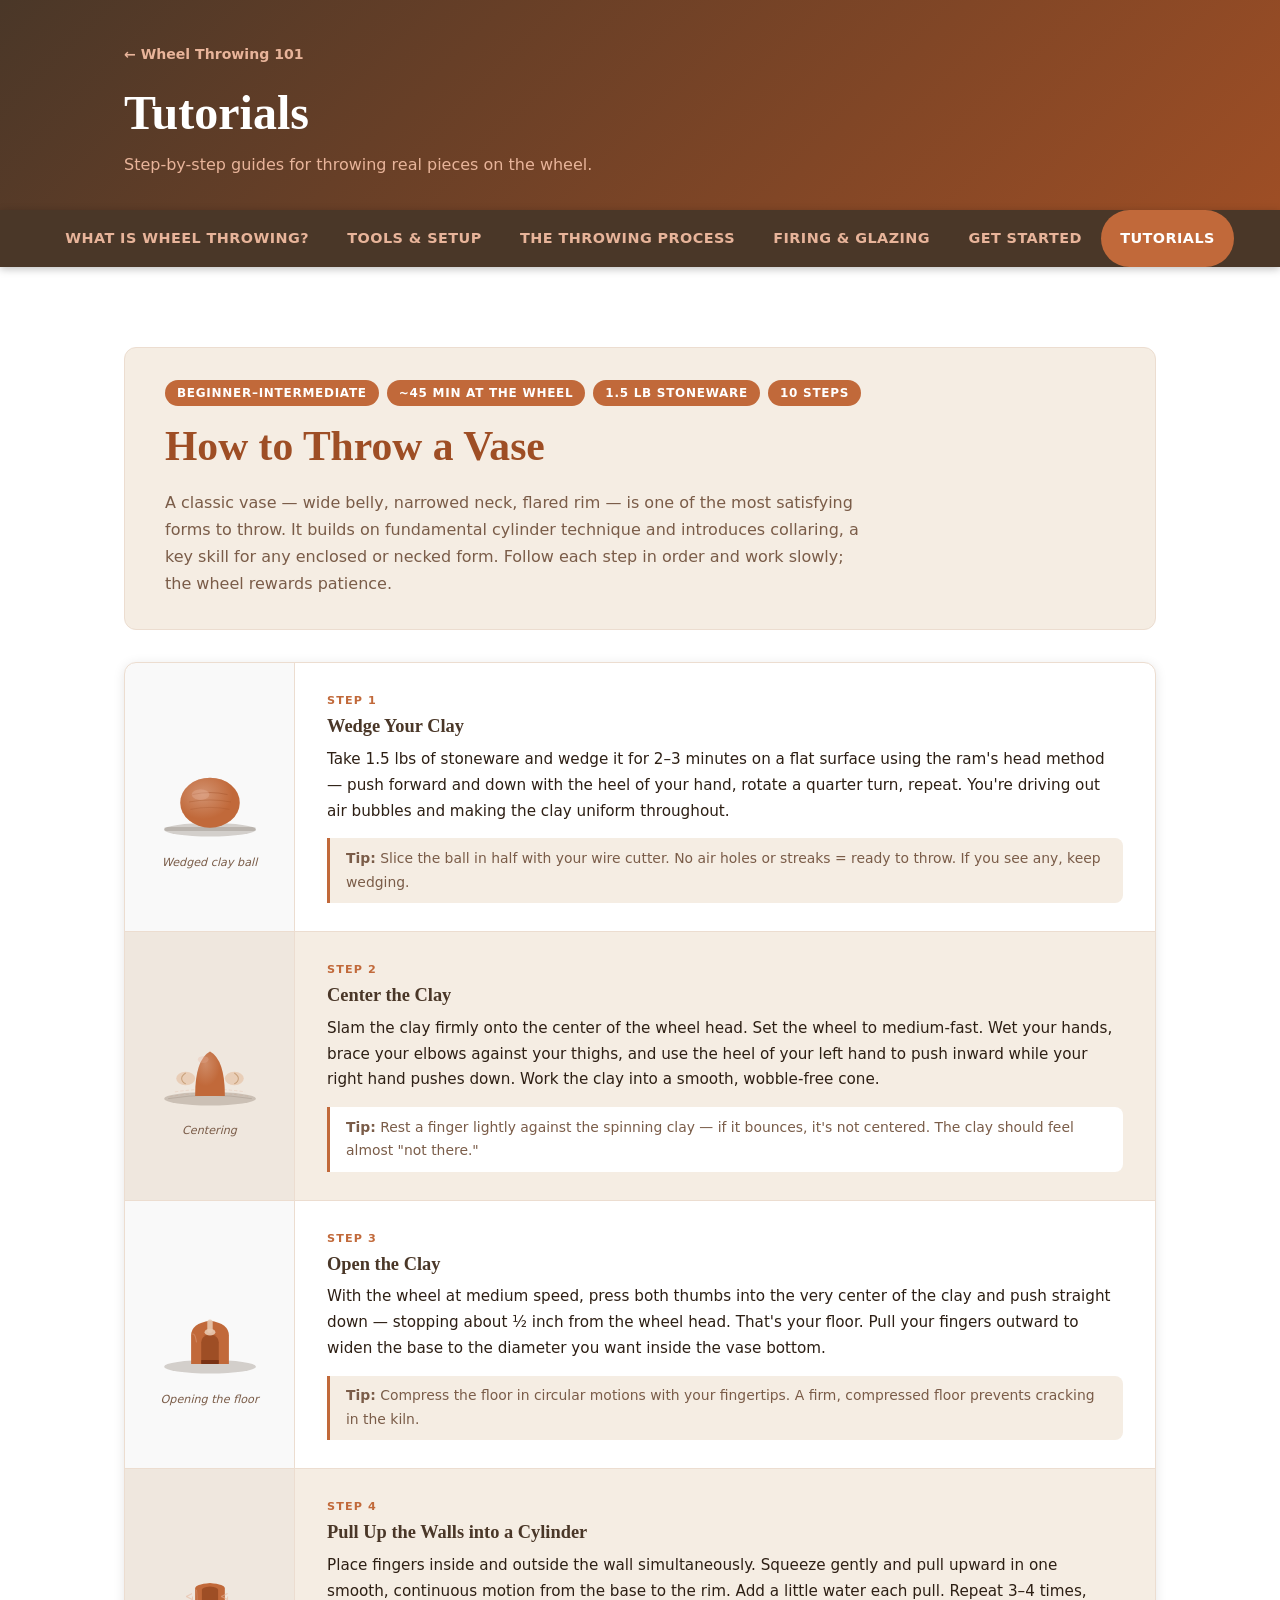
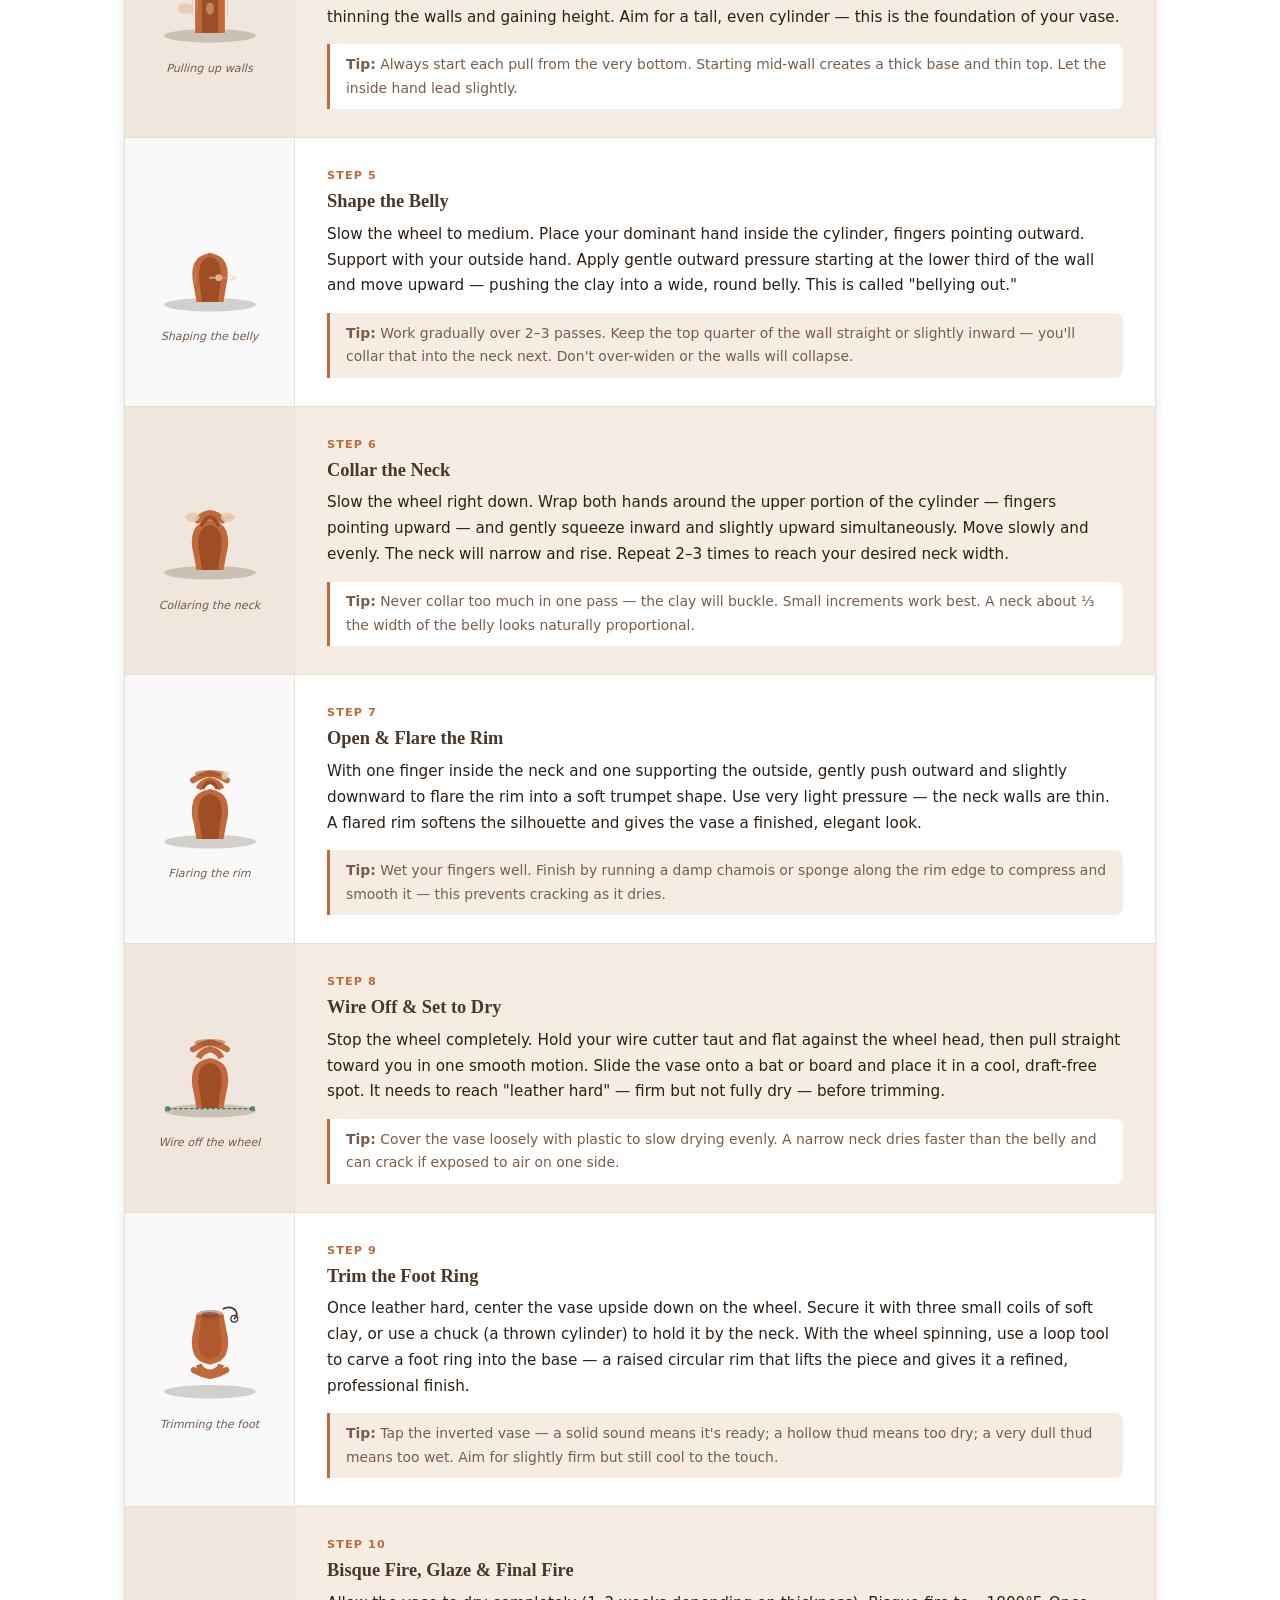
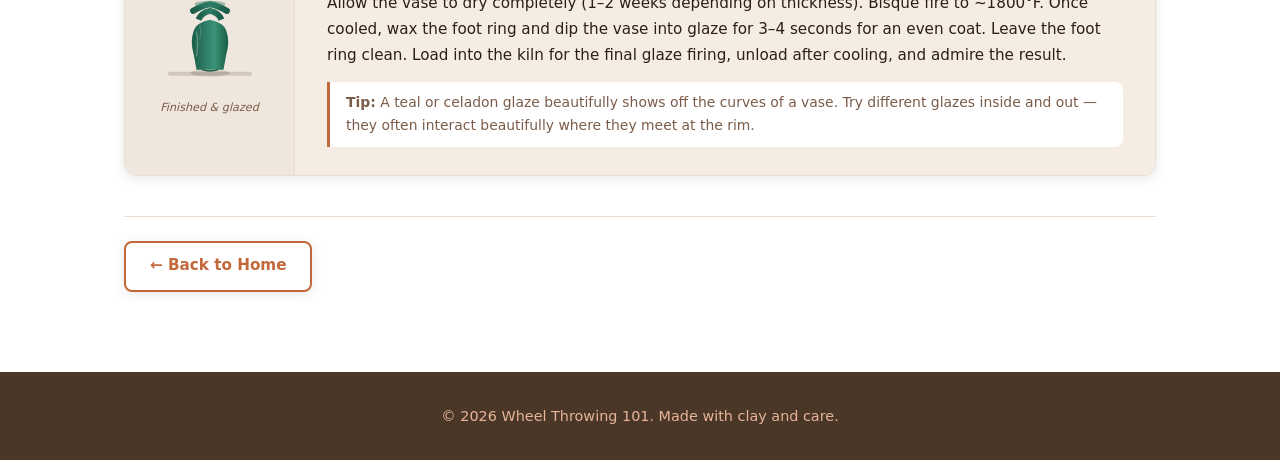
==== tutorials.html @ 7006ae62 "Add Tutorials page with full vase wheel-throwing tutorial - Added Tutorials nav link (highlighted pi" ====
<!DOCTYPE html>
<html lang="en">
<head>
  <meta charset="UTF-8" />
  <meta name="viewport" content="width=device-width, initial-scale=1.0" />
  <title>Tutorials — Wheel Throwing 101</title>
  <link rel="stylesheet" href="styles.css" />
</head>
<body>

  <!-- Header -->
  <header class="tut-page-header">
    <div class="container">
      <a href="index.html" class="tut-back-link">&#8592; Wheel Throwing 101</a>
      <h1>Tutorials</h1>
      <p class="tut-page-sub">Step-by-step guides for throwing real pieces on the wheel.</p>
    </div>
  </header>

  <!-- Nav -->
  <nav class="main-nav">
    <ul>
      <li><a href="index.html#what-is-throwing">What is Wheel Throwing?</a></li>
      <li><a href="index.html#tools">Tools &amp; Setup</a></li>
      <li><a href="index.html#techniques">The Throwing Process</a></li>
      <li><a href="index.html#firing">Firing &amp; Glazing</a></li>
      <li><a href="index.html#get-started">Get Started</a></li>
      <li><a href="tutorials.html" class="nav-highlight">Tutorials</a></li>
    </ul>
  </nav>

  <main>

    <!-- Tutorial: How to Throw a Vase -->
    <section class="section section-light">
      <div class="container">

        <!-- Tutorial Header -->
        <div class="tut-header">
          <div class="tut-meta">
            <span class="tut-tag">Beginner–Intermediate</span>
            <span class="tut-tag">~45 min at the wheel</span>
            <span class="tut-tag">1.5 lb stoneware</span>
            <span class="tut-tag">10 Steps</span>
          </div>
          <h2 class="tut-title">How to Throw a Vase</h2>
          <p class="tut-desc">A classic vase — wide belly, narrowed neck, flared rim — is one of the most satisfying forms to throw. It builds on fundamental cylinder technique and introduces collaring, a key skill for any enclosed or necked form. Follow each step in order and work slowly; the wheel rewards patience.</p>
        </div>

        <!-- Steps -->
        <div class="tut-steps">

          <!-- Step 1 -->
          <div class="tut-step">
            <div class="tut-visual">
              <svg viewBox="0 0 160 180" xmlns="http://www.w3.org/2000/svg" aria-label="Ball of wedged clay">
                <ellipse cx="80" cy="158" rx="68" ry="10" fill="#4a3728" opacity="0.22"/>
                <rect x="12" y="154" width="136" height="6" rx="3" fill="#4a3728" opacity="0.18"/>
                <ellipse cx="80" cy="118" rx="44" ry="37" fill="#c1693a"/>
                <ellipse cx="80" cy="118" rx="44" ry="37" fill="url(#s1shine)" opacity="0.28"/>
                <path d="M54 106 Q80 100 106 106" stroke="#9e4e25" stroke-width="1.2" fill="none" opacity="0.5"/>
                <path d="M49 117 Q80 111 111 117" stroke="#9e4e25" stroke-width="1.2" fill="none" opacity="0.4"/>
                <path d="M51 128 Q80 122 109 128" stroke="#9e4e25" stroke-width="1.2" fill="none" opacity="0.3"/>
                <ellipse cx="66" cy="106" rx="13" ry="8" fill="#e8b49a" opacity="0.38"/>
                <defs>
                  <radialGradient id="s1shine" cx="38%" cy="33%">
                    <stop offset="0%" stop-color="#fff"/>
                    <stop offset="100%" stop-color="#c1693a"/>
                  </radialGradient>
                </defs>
              </svg>
              <p class="tut-caption">Wedged clay ball</p>
            </div>
            <div class="tut-content">
              <div class="tut-step-label">Step 1</div>
              <h3>Wedge Your Clay</h3>
              <p>Take 1.5 lbs of stoneware and wedge it for 2–3 minutes on a flat surface using the ram's head method — push forward and down with the heel of your hand, rotate a quarter turn, repeat. You're driving out air bubbles and making the clay uniform throughout.</p>
              <div class="tut-tip"><strong>Tip:</strong> Slice the ball in half with your wire cutter. No air holes or streaks = ready to throw. If you see any, keep wedging.</div>
            </div>
          </div>

          <!-- Step 2 -->
          <div class="tut-step">
            <div class="tut-visual">
              <svg viewBox="0 0 160 180" xmlns="http://www.w3.org/2000/svg" aria-label="Centering clay on the wheel">
                <ellipse cx="80" cy="158" rx="68" ry="10" fill="#4a3728" opacity="0.22"/>
                <path d="M18 158 Q80 148 142 158" stroke="#4a3728" stroke-width="0.8" fill="none" opacity="0.25"/>
                <path d="M28 148 Q80 140 132 148" stroke="#c1693a" stroke-width="1" fill="none" opacity="0.18" stroke-dasharray="5 3"/>
                <path d="M20 155 Q80 145 140 155" stroke="#c1693a" stroke-width="1" fill="none" opacity="0.13" stroke-dasharray="5 3"/>
                <path d="M58 154 Q58 100 80 88 Q102 100 102 154 Z" fill="#c1693a"/>
                <path d="M58 154 Q58 100 80 88 Q102 100 102 154 Z" fill="url(#s2shine)" opacity="0.22"/>
                <ellipse cx="44" cy="128" rx="14" ry="10" fill="#e8c9b0" opacity="0.85"/>
                <path d="M44 120 Q38 124 38 128 Q38 133 44 136" stroke="#c8a07a" stroke-width="1.5" fill="none"/>
                <ellipse cx="116" cy="128" rx="14" ry="10" fill="#e8c9b0" opacity="0.85"/>
                <path d="M116 120 Q122 124 122 128 Q122 133 116 136" stroke="#c8a07a" stroke-width="1.5" fill="none"/>
                <ellipse cx="70" cy="100" rx="8" ry="5" fill="#e8b49a" opacity="0.3"/>
                <defs>
                  <radialGradient id="s2shine" cx="35%" cy="28%">
                    <stop offset="0%" stop-color="#fff"/>
                    <stop offset="100%" stop-color="#c1693a"/>
                  </radialGradient>
                </defs>
              </svg>
              <p class="tut-caption">Centering</p>
            </div>
            <div class="tut-content">
              <div class="tut-step-label">Step 2</div>
              <h3>Center the Clay</h3>
              <p>Slam the clay firmly onto the center of the wheel head. Set the wheel to medium-fast. Wet your hands, brace your elbows against your thighs, and use the heel of your left hand to push inward while your right hand pushes down. Work the clay into a smooth, wobble-free cone.</p>
              <div class="tut-tip"><strong>Tip:</strong> Rest a finger lightly against the spinning clay — if it bounces, it's not centered. The clay should feel almost "not there."</div>
            </div>
          </div>

          <!-- Step 3 -->
          <div class="tut-step">
            <div class="tut-visual">
              <svg viewBox="0 0 160 180" xmlns="http://www.w3.org/2000/svg" aria-label="Opening the clay">
                <ellipse cx="80" cy="158" rx="68" ry="10" fill="#4a3728" opacity="0.22"/>
                <path d="M52 154 L52 112 Q52 94 80 90 Q108 94 108 112 L108 154 Z" fill="#c1693a"/>
                <path d="M67 154 L67 122 Q67 112 80 110 Q93 112 93 122 L93 154 Z" fill="#9e4e25"/>
                <rect x="67" y="148" width="26" height="6" rx="1" fill="#7a3315"/>
                <ellipse cx="80" cy="107" rx="8" ry="5" fill="#e8c9b0" opacity="0.9"/>
                <rect x="76" y="88" width="8" height="20" rx="4" fill="#e8c9b0" opacity="0.9"/>
                <path d="M54 110 Q58 108 60 122" stroke="#e8b49a" stroke-width="1.5" fill="none" opacity="0.4"/>
              </svg>
              <p class="tut-caption">Opening the floor</p>
            </div>
            <div class="tut-content">
              <div class="tut-step-label">Step 3</div>
              <h3>Open the Clay</h3>
              <p>With the wheel at medium speed, press both thumbs into the very center of the clay and push straight down — stopping about ½ inch from the wheel head. That's your floor. Pull your fingers outward to widen the base to the diameter you want inside the vase bottom.</p>
              <div class="tut-tip"><strong>Tip:</strong> Compress the floor in circular motions with your fingertips. A firm, compressed floor prevents cracking in the kiln.</div>
            </div>
          </div>

          <!-- Step 4 -->
          <div class="tut-step">
            <div class="tut-visual">
              <svg viewBox="0 0 160 180" xmlns="http://www.w3.org/2000/svg" aria-label="Pulling up the walls">
                <ellipse cx="80" cy="158" rx="68" ry="10" fill="#4a3728" opacity="0.22"/>
                <path d="M58 154 L58 88 Q58 82 80 80 Q102 82 102 88 L102 154 Z" fill="#c1693a"/>
                <path d="M68 154 L68 90 Q68 86 80 85 Q92 86 92 90 L92 154 Z" fill="#9e4e25"/>
                <line x1="54" y1="130" x2="54" y2="100" stroke="#e8b49a" stroke-width="1.5" opacity="0.55" marker-end="url(#arrUp)"/>
                <line x1="106" y1="130" x2="106" y2="100" stroke="#e8b49a" stroke-width="1.5" opacity="0.55" marker-end="url(#arrUp)"/>
                <ellipse cx="44" cy="118" rx="12" ry="8" fill="#e8c9b0" opacity="0.85"/>
                <ellipse cx="80" cy="118" rx="6" ry="9" fill="#e8c9b0" opacity="0.45"/>
                <path d="M60 90 Q62 104 60 122" stroke="#e8b49a" stroke-width="1.5" fill="none" opacity="0.3"/>
                <defs>
                  <marker id="arrUp" markerWidth="6" markerHeight="6" refX="3" refY="6" orient="auto">
                    <path d="M0,6 L3,0 L6,6" fill="none" stroke="#e8b49a" stroke-width="1.2"/>
                  </marker>
                </defs>
              </svg>
              <p class="tut-caption">Pulling up walls</p>
            </div>
            <div class="tut-content">
              <div class="tut-step-label">Step 4</div>
              <h3>Pull Up the Walls into a Cylinder</h3>
              <p>Place fingers inside and outside the wall simultaneously. Squeeze gently and pull upward in one smooth, continuous motion from the base to the rim. Add a little water each pull. Repeat 3–4 times, thinning the walls and gaining height. Aim for a tall, even cylinder — this is the foundation of your vase.</p>
              <div class="tut-tip"><strong>Tip:</strong> Always start each pull from the very bottom. Starting mid-wall creates a thick base and thin top. Let the inside hand lead slightly.</div>
            </div>
          </div>

          <!-- Step 5 -->
          <div class="tut-step">
            <div class="tut-visual">
              <svg viewBox="0 0 160 180" xmlns="http://www.w3.org/2000/svg" aria-label="Bellying out the body">
                <ellipse cx="80" cy="158" rx="68" ry="10" fill="#4a3728" opacity="0.22"/>
                <path d="M60 154 L56 130 Q51 110 57 96 Q62 85 80 81 Q98 85 103 96 Q109 110 104 130 L100 154 Z" fill="#c1693a"/>
                <path d="M68 154 L65 130 Q62 112 66 98 Q70 89 80 87 Q90 89 94 98 Q98 112 95 130 L92 154 Z" fill="#9e4e25"/>
                <path d="M80 118 L91 118" stroke="#e8c9b0" stroke-width="3" stroke-linecap="round" opacity="0.65"/>
                <circle cx="93" cy="118" r="5" fill="#e8c9b0" opacity="0.8"/>
                <line x1="97" y1="118" x2="109" y2="118" stroke="#e8b49a" stroke-width="1.5" opacity="0.5" marker-end="url(#arrRight)"/>
                <path d="M58 100 Q60 112 57 130" stroke="#e8b49a" stroke-width="1.5" fill="none" opacity="0.3"/>
                <defs>
                  <marker id="arrRight" markerWidth="6" markerHeight="6" refX="0" refY="3" orient="auto">
                    <path d="M0,0 L6,3 L0,6" fill="none" stroke="#e8b49a" stroke-width="1.2"/>
                  </marker>
                </defs>
              </svg>
              <p class="tut-caption">Shaping the belly</p>
            </div>
            <div class="tut-content">
              <div class="tut-step-label">Step 5</div>
              <h3>Shape the Belly</h3>
              <p>Slow the wheel to medium. Place your dominant hand inside the cylinder, fingers pointing outward. Support with your outside hand. Apply gentle outward pressure starting at the lower third of the wall and move upward — pushing the clay into a wide, round belly. This is called "bellying out."</p>
              <div class="tut-tip"><strong>Tip:</strong> Work gradually over 2–3 passes. Keep the top quarter of the wall straight or slightly inward — you'll collar that into the neck next. Don't over-widen or the walls will collapse.</div>
            </div>
          </div>

          <!-- Step 6 -->
          <div class="tut-step">
            <div class="tut-visual">
              <svg viewBox="0 0 160 180" xmlns="http://www.w3.org/2000/svg" aria-label="Collaring the neck">
                <ellipse cx="80" cy="158" rx="68" ry="10" fill="#4a3728" opacity="0.22"/>
                <path d="M60 154 L56 132 Q50 112 56 96 Q60 84 80 80 Q100 84 104 96 Q110 112 104 132 L100 154 Z" fill="#c1693a"/>
                <path d="M62 80 Q68 72 80 70 Q92 72 98 80" stroke="#c1693a" stroke-width="10" fill="none" stroke-linecap="round"/>
                <path d="M68 154 L65 132 Q60 114 65 99 Q68 90 80 87 Q92 90 95 99 Q100 114 95 132 L92 154 Z" fill="#9e4e25"/>
                <path d="M68 87 Q72 78 80 76 Q88 78 92 87" stroke="#9e4e25" stroke-width="6" fill="none" stroke-linecap="round"/>
                <ellipse cx="54" cy="76" rx="10" ry="7" fill="#e8c9b0" opacity="0.85"/>
                <ellipse cx="106" cy="76" rx="10" ry="7" fill="#e8c9b0" opacity="0.85"/>
                <line x1="42" y1="76" x2="57" y2="76" stroke="#e8b49a" stroke-width="1.5" opacity="0.5" marker-end="url(#arrRt)"/>
                <line x1="118" y1="76" x2="103" y2="76" stroke="#e8b49a" stroke-width="1.5" opacity="0.5" marker-end="url(#arrLt)"/>
                <defs>
                  <marker id="arrRt" markerWidth="5" markerHeight="5" refX="0" refY="2.5" orient="auto">
                    <path d="M0,0 L5,2.5 L0,5" fill="none" stroke="#e8b49a" stroke-width="1.2"/>
                  </marker>
                  <marker id="arrLt" markerWidth="5" markerHeight="5" refX="5" refY="2.5" orient="auto">
                    <path d="M5,0 L0,2.5 L5,5" fill="none" stroke="#e8b49a" stroke-width="1.2"/>
                  </marker>
                </defs>
              </svg>
              <p class="tut-caption">Collaring the neck</p>
            </div>
            <div class="tut-content">
              <div class="tut-step-label">Step 6</div>
              <h3>Collar the Neck</h3>
              <p>Slow the wheel right down. Wrap both hands around the upper portion of the cylinder — fingers pointing upward — and gently squeeze inward and slightly upward simultaneously. Move slowly and evenly. The neck will narrow and rise. Repeat 2–3 times to reach your desired neck width.</p>
              <div class="tut-tip"><strong>Tip:</strong> Never collar too much in one pass — the clay will buckle. Small increments work best. A neck about ⅓ the width of the belly looks naturally proportional.</div>
            </div>
          </div>

          <!-- Step 7 -->
          <div class="tut-step">
            <div class="tut-visual">
              <svg viewBox="0 0 160 180" xmlns="http://www.w3.org/2000/svg" aria-label="Flaring the rim">
                <ellipse cx="80" cy="158" rx="68" ry="10" fill="#4a3728" opacity="0.22"/>
                <path d="M60 154 L56 132 Q50 112 56 96 Q60 84 80 80 Q100 84 104 96 Q110 112 104 132 L100 154 Z" fill="#c1693a"/>
                <path d="M63 80 Q67 70 80 67 Q93 70 97 80" stroke="#c1693a" stroke-width="9" fill="none" stroke-linecap="butt"/>
                <path d="M55 67 Q68 59 80 57 Q92 59 105 67" stroke="#c1693a" stroke-width="9" fill="none" stroke-linecap="round"/>
                <path d="M69 80 Q72 72 80 70 Q88 72 91 80" stroke="#9e4e25" stroke-width="5" fill="none"/>
                <ellipse cx="80" cy="57" rx="23" ry="5" fill="#9e4e25" opacity="0.55"/>
                <path d="M68 154 L65 132 Q60 114 65 99 Q68 90 80 87 Q92 90 95 99 Q100 114 95 132 L92 154 Z" fill="#9e4e25"/>
                <circle cx="102" cy="61" r="5" fill="#e8c9b0" opacity="0.85"/>
                <path d="M100 56 Q105 54 109 57" stroke="#e8c9b0" stroke-width="2" fill="none" stroke-linecap="round" opacity="0.7"/>
                <path d="M58 100 Q60 116 57 133" stroke="#e8b49a" stroke-width="1.5" fill="none" opacity="0.28"/>
              </svg>
              <p class="tut-caption">Flaring the rim</p>
            </div>
            <div class="tut-content">
              <div class="tut-step-label">Step 7</div>
              <h3>Open &amp; Flare the Rim</h3>
              <p>With one finger inside the neck and one supporting the outside, gently push outward and slightly downward to flare the rim into a soft trumpet shape. Use very light pressure — the neck walls are thin. A flared rim softens the silhouette and gives the vase a finished, elegant look.</p>
              <div class="tut-tip"><strong>Tip:</strong> Wet your fingers well. Finish by running a damp chamois or sponge along the rim edge to compress and smooth it — this prevents cracking as it dries.</div>
            </div>
          </div>

          <!-- Step 8 -->
          <div class="tut-step">
            <div class="tut-visual">
              <svg viewBox="0 0 160 180" xmlns="http://www.w3.org/2000/svg" aria-label="Wiring off the vase">
                <ellipse cx="80" cy="158" rx="68" ry="10" fill="#4a3728" opacity="0.22"/>
                <path d="M60 154 L56 132 Q50 112 56 96 Q60 84 80 80 Q100 84 104 96 Q110 112 104 132 L100 154 Z" fill="#c1693a"/>
                <path d="M63 80 Q67 70 80 67 Q93 70 97 80" stroke="#c1693a" stroke-width="9" fill="none" stroke-linecap="butt"/>
                <path d="M55 67 Q68 59 80 57 Q92 59 105 67" stroke="#c1693a" stroke-width="9" fill="none" stroke-linecap="round"/>
                <ellipse cx="80" cy="57" rx="23" ry="5" fill="#9e4e25" opacity="0.5"/>
                <path d="M68 154 L65 132 Q60 114 65 99 Q68 90 80 87 Q92 90 95 99 Q100 114 95 132 L92 154 Z" fill="#9e4e25"/>
                <line x1="18" y1="155" x2="142" y2="155" stroke="#2e7d67" stroke-width="1.8" stroke-dasharray="5 3"/>
                <circle cx="17" cy="155" r="4" fill="#2e7d67" opacity="0.8"/>
                <circle cx="143" cy="155" r="4" fill="#2e7d67" opacity="0.8"/>
              </svg>
              <p class="tut-caption">Wire off the wheel</p>
            </div>
            <div class="tut-content">
              <div class="tut-step-label">Step 8</div>
              <h3>Wire Off &amp; Set to Dry</h3>
              <p>Stop the wheel completely. Hold your wire cutter taut and flat against the wheel head, then pull straight toward you in one smooth motion. Slide the vase onto a bat or board and place it in a cool, draft-free spot. It needs to reach "leather hard" — firm but not fully dry — before trimming.</p>
              <div class="tut-tip"><strong>Tip:</strong> Cover the vase loosely with plastic to slow drying evenly. A narrow neck dries faster than the belly and can crack if exposed to air on one side.</div>
            </div>
          </div>

          <!-- Step 9 -->
          <div class="tut-step">
            <div class="tut-visual">
              <svg viewBox="0 0 160 180" xmlns="http://www.w3.org/2000/svg" aria-label="Trimming the foot ring">
                <ellipse cx="80" cy="158" rx="68" ry="10" fill="#4a3728" opacity="0.22"/>
                <!-- Vase upside down -->
                <path d="M56 126 Q68 133 80 135 Q92 133 104 126" stroke="#c1693a" stroke-width="9" fill="none" stroke-linecap="round"/>
                <path d="M63 118 Q67 128 80 130 Q93 128 97 118" stroke="#c1693a" stroke-width="9" fill="none" stroke-linecap="butt"/>
                <path d="M60 44 L56 66 Q50 86 56 102 Q60 114 80 118 Q100 114 104 102 Q110 86 104 66 L100 44 Z" fill="#c1693a"/>
                <ellipse cx="80" cy="44" rx="20" ry="7" fill="#9e4e25" opacity="0.48"/>
                <ellipse cx="80" cy="44" rx="13" ry="4" fill="#7a3315" opacity="0.6"/>
                <path d="M100 35 Q112 30 118 38 Q122 44 116 50" stroke="#4a3728" stroke-width="2.5" fill="none" stroke-linecap="round"/>
                <circle cx="116" cy="50" r="5" fill="none" stroke="#4a3728" stroke-width="2"/>
                <path d="M68 44 L65 66 Q60 82 65 99 Q68 108 80 111 Q92 108 95 99 Q100 82 95 66 L92 44 Z" fill="#9e4e25" opacity="0.55"/>
              </svg>
              <p class="tut-caption">Trimming the foot</p>
            </div>
            <div class="tut-content">
              <div class="tut-step-label">Step 9</div>
              <h3>Trim the Foot Ring</h3>
              <p>Once leather hard, center the vase upside down on the wheel. Secure it with three small coils of soft clay, or use a chuck (a thrown cylinder) to hold it by the neck. With the wheel spinning, use a loop tool to carve a foot ring into the base — a raised circular rim that lifts the piece and gives it a refined, professional finish.</p>
              <div class="tut-tip"><strong>Tip:</strong> Tap the inverted vase — a solid sound means it's ready; a hollow thud means too dry; a very dull thud means too wet. Aim for slightly firm but still cool to the touch.</div>
            </div>
          </div>

          <!-- Step 10 -->
          <div class="tut-step">
            <div class="tut-visual">
              <svg viewBox="0 0 160 185" xmlns="http://www.w3.org/2000/svg" aria-label="Finished glazed vase">
                <rect x="18" y="158" width="124" height="6" rx="2" fill="#4a3728" opacity="0.18"/>
                <ellipse cx="80" cy="160" rx="29" ry="5" fill="#4a3728" opacity="0.18"/>
                <path d="M60 155 L56 133 Q50 113 56 97 Q60 85 80 81 Q100 85 104 97 Q110 113 104 133 L100 155 Z" fill="url(#s10body)"/>
                <path d="M63 81 Q67 71 80 68 Q93 71 97 81" stroke="url(#s10neck)" stroke-width="9" fill="none" stroke-linecap="butt"/>
                <path d="M55 68 Q68 60 80 58 Q92 60 105 68" stroke="url(#s10neck)" stroke-width="9" fill="none" stroke-linecap="round"/>
                <ellipse cx="80" cy="58" rx="23" ry="5" fill="#2e7d67" opacity="0.45"/>
                <path d="M60 99 Q63 116 60 135" stroke="#fff" stroke-width="2" fill="none" opacity="0.28" stroke-linecap="round"/>
                <path d="M65 88 Q67 99 65 110" stroke="#fff" stroke-width="1.5" fill="none" opacity="0.18" stroke-linecap="round"/>
                <path d="M68 155 Q80 159 92 155" stroke="#1a5c47" stroke-width="2" fill="none"/>
                <defs>
                  <linearGradient id="s10body" x1="0%" y1="0%" x2="100%" y2="0%">
                    <stop offset="0%" stop-color="#1a5c47"/>
                    <stop offset="38%" stop-color="#2e7d67"/>
                    <stop offset="62%" stop-color="#3a9478"/>
                    <stop offset="100%" stop-color="#1a5c47"/>
                  </linearGradient>
                  <linearGradient id="s10neck" x1="0%" y1="0%" x2="100%" y2="0%">
                    <stop offset="0%" stop-color="#1a5c47"/>
                    <stop offset="50%" stop-color="#2e7d67"/>
                    <stop offset="100%" stop-color="#1a5c47"/>
                  </linearGradient>
                </defs>
              </svg>
              <p class="tut-caption">Finished &amp; glazed</p>
            </div>
            <div class="tut-content">
              <div class="tut-step-label">Step 10</div>
              <h3>Bisque Fire, Glaze &amp; Final Fire</h3>
              <p>Allow the vase to dry completely (1–2 weeks depending on thickness). Bisque fire to ~1800°F. Once cooled, wax the foot ring and dip the vase into glaze for 3–4 seconds for an even coat. Leave the foot ring clean. Load into the kiln for the final glaze firing, unload after cooling, and admire the result.</p>
              <div class="tut-tip"><strong>Tip:</strong> A teal or celadon glaze beautifully shows off the curves of a vase. Try different glazes inside and out — they often interact beautifully where they meet at the rim.</div>
            </div>
          </div>

        </div><!-- end tut-steps -->

        <div class="tut-footer">
          <a href="index.html" class="btn btn-outline">&#8592; Back to Home</a>
        </div>

      </div>
    </section>

  </main>

  <footer class="site-footer">
    <div class="container">
      <p>&copy; 2026 Wheel Throwing 101. Made with clay and care.</p>
    </div>
  </footer>

</body>
</html>
---- styles.css ----
/* =========================================
   Pottery 101 — Stylesheet
   ========================================= */

/* --- Reset & Base --- */
*, *::before, *::after {
  box-sizing: border-box;
  margin: 0;
  padding: 0;
}

:root {
  --clay:       #c1693a;
  --clay-dark:  #9e4e25;
  --clay-light: #e8b49a;
  --earth:      #4a3728;
  --sand:       #f5ede3;
  --sand-dark:  #ecddd0;
  --white:      #ffffff;
  --text:       #2d1f14;
  --text-muted: #7a5c48;
  --accent:     #2e7d67;

  --font-sans: 'Segoe UI', system-ui, sans-serif;
  --font-serif: Georgia, 'Times New Roman', serif;

  --radius: 8px;
  --shadow: 0 2px 12px rgba(0,0,0,0.10);
  --shadow-lg: 0 6px 24px rgba(0,0,0,0.15);
}

html {
  scroll-behavior: smooth;
}

body {
  font-family: var(--font-sans);
  font-size: 1rem;
  line-height: 1.7;
  color: var(--text);
  background: var(--white);
}

h1, h2, h3 {
  font-family: var(--font-serif);
  line-height: 1.25;
}

a {
  color: var(--clay);
  text-decoration: none;
}

a:hover {
  text-decoration: underline;
}

ul, ol {
  padding-left: 1.4em;
}

/* --- Layout Utilities --- */
.container {
  max-width: 1080px;
  margin: 0 auto;
  padding: 0 1.5rem;
}

.center {
  text-align: center;
}

.two-col {
  display: grid;
  grid-template-columns: 1fr 1fr;
  gap: 2.5rem;
  align-items: start;
}

@media (max-width: 720px) {
  .two-col {
    grid-template-columns: 1fr;
  }
}

/* --- Hero --- */
.hero {
  background: linear-gradient(135deg, var(--earth) 0%, var(--clay-dark) 50%, var(--clay) 100%);
  color: var(--white);
  padding: 7rem 1.5rem 6rem;
  text-align: center;
  position: relative;
  overflow: hidden;
}

.hero::before {
  content: '';
  position: absolute;
  inset: 0;
  background: url("data:image/svg+xml,%3Csvg width='60' height='60' viewBox='0 0 60 60' xmlns='http://www.w3.org/2000/svg'%3E%3Cg fill='none' fill-rule='evenodd'%3E%3Cg fill='%23ffffff' fill-opacity='0.04'%3E%3Ccircle cx='30' cy='30' r='28'/%3E%3C/g%3E%3C/g%3E%3C/svg%3E") repeat;
  pointer-events: none;
}

.hero-content {
  position: relative;
}

.hero h1 {
  font-size: clamp(2.8rem, 7vw, 5rem);
  letter-spacing: -0.02em;
  margin-bottom: 0.75rem;
  text-shadow: 0 2px 8px rgba(0,0,0,0.3);
}

.hero .tagline {
  font-size: clamp(1.1rem, 2.5vw, 1.4rem);
  opacity: 0.9;
  margin-bottom: 2rem;
  font-style: italic;
}

/* --- Button --- */
.btn {
  display: inline-block;
  background: var(--white);
  color: var(--clay-dark);
  font-weight: 700;
  font-size: 1rem;
  padding: 0.8rem 2rem;
  border-radius: 50px;
  box-shadow: var(--shadow);
  transition: transform 0.15s, box-shadow 0.15s;
}

.btn:hover {
  transform: translateY(-2px);
  box-shadow: var(--shadow-lg);
  text-decoration: none;
}

/* --- Main Navigation --- */
.main-nav {
  background: var(--earth);
  position: sticky;
  top: 0;
  z-index: 100;
  box-shadow: 0 2px 8px rgba(0,0,0,0.25);
}

.main-nav ul {
  display: flex;
  flex-wrap: wrap;
  justify-content: center;
  list-style: none;
  padding: 0 1rem;
  margin: 0;
  gap: 0;
}

.main-nav a {
  display: block;
  padding: 1rem 1.2rem;
  color: var(--clay-light);
  font-size: 0.9rem;
  font-weight: 600;
  letter-spacing: 0.03em;
  text-transform: uppercase;
  transition: color 0.15s, background 0.15s;
}

.main-nav a:hover {
  color: var(--white);
  background: rgba(255,255,255,0.07);
  text-decoration: none;
}

/* --- Sections --- */
.section {
  padding: 5rem 0;
}

.section-light {
  background: var(--white);
}

.section-dark {
  background: var(--earth);
  color: var(--sand);
}

.section-dark h2,
.section-dark h3 {
  color: var(--clay-light);
}

.section-dark p {
  color: var(--sand);
}

.section-clay {
  background: var(--sand);
}

.section h2 {
  font-size: clamp(1.8rem, 4vw, 2.6rem);
  color: var(--clay-dark);
  margin-bottom: 1rem;
}

.section-dark h2 {
  color: var(--clay-light);
}

.section-clay h2 {
  color: var(--clay-dark);
}

.section-intro {
  font-size: 1.1rem;
  color: var(--text-muted);
  margin-bottom: 2.5rem;
  max-width: 620px;
}

.center .section-intro {
  margin-left: auto;
  margin-right: auto;
}

/* --- Highlight Box --- */
.highlight-box {
  background: var(--sand);
  border-left: 4px solid var(--clay);
  border-radius: var(--radius);
  padding: 1.5rem 2rem;
}

.highlight-box h3 {
  color: var(--clay-dark);
  margin-bottom: 0.75rem;
  font-size: 1.2rem;
}

.highlight-box li {
  padding: 0.25rem 0;
  color: var(--text);
}

/* --- Cards --- */
.card-grid {
  display: grid;
  grid-template-columns: repeat(auto-fill, minmax(280px, 1fr));
  gap: 1.5rem;
}

.card {
  background: rgba(255,255,255,0.06);
  border: 1px solid rgba(255,255,255,0.12);
  border-radius: var(--radius);
  padding: 1.75rem;
  transition: transform 0.15s, box-shadow 0.15s;
}

.card:hover {
  transform: translateY(-3px);
  box-shadow: var(--shadow-lg);
}

.card-icon {
  color: var(--clay);
  font-size: 0.6rem;
  margin-bottom: 0.75rem;
}

.card h3 {
  font-family: var(--font-sans);
  font-size: 1.05rem;
  font-weight: 700;
  color: var(--clay-light);
  margin-bottom: 0.5rem;
}

.card p {
  font-size: 0.95rem;
  opacity: 0.85;
}

/* --- Techniques --- */
.technique-list {
  display: flex;
  flex-direction: column;
  gap: 2rem;
}

.technique {
  display: flex;
  gap: 2rem;
  align-items: flex-start;
}

.technique-number {
  font-size: 2.5rem;
  font-family: var(--font-serif);
  font-weight: 700;
  color: var(--clay-light);
  min-width: 3rem;
  line-height: 1;
  opacity: 0.7;
}

.technique h3 {
  color: var(--clay-dark);
  margin-bottom: 0.4rem;
  font-size: 1.1rem;
}

/* --- Process & Tips --- */
.process-list {
  display: flex;
  flex-direction: column;
  gap: 0.9rem;
  padding-left: 1.5rem;
}

.process-list li {
  color: var(--text);
}

.tip-list {
  display: flex;
  flex-direction: column;
  gap: 0.6rem;
  padding-left: 1.2rem;
}

.tip-list li {
  color: var(--text);
}

.section-clay h3 {
  color: var(--clay-dark);
  margin-bottom: 1rem;
  font-size: 1.2rem;
}

/* --- Steps Grid --- */
.steps-grid {
  display: grid;
  grid-template-columns: repeat(auto-fill, minmax(220px, 1fr));
  gap: 1.5rem;
  margin-top: 2rem;
}

.step {
  background: var(--sand);
  border-radius: var(--radius);
  padding: 2rem 1.5rem;
  box-shadow: var(--shadow);
  transition: transform 0.15s;
}

.step:hover {
  transform: translateY(-3px);
}

.step-num {
  font-family: var(--font-serif);
  font-size: 2.8rem;
  font-weight: 700;
  color: var(--clay);
  line-height: 1;
  margin-bottom: 0.75rem;
}

.step h3 {
  color: var(--earth);
  font-size: 1.05rem;
  margin-bottom: 0.5rem;
}

.step p {
  font-size: 0.92rem;
  color: var(--text-muted);
}

/* --- Nav highlight (Tutorials link) --- */
.nav-highlight {
  color: var(--white) !important;
  background: var(--clay);
  padding: 0.3rem 0.9rem;
  border-radius: 50px;
  font-weight: 600;
  transition: background 0.15s;
}

.nav-highlight:hover {
  background: var(--clay-dark);
}

/* --- Tutorial Page Header --- */
.tut-page-header {
  background: linear-gradient(135deg, var(--earth) 0%, var(--clay-dark) 100%);
  color: var(--white);
  padding: 2.5rem 0 2rem;
}

.tut-back-link {
  display: inline-block;
  color: var(--clay-light);
  font-size: 0.88rem;
  font-weight: 600;
  text-decoration: none;
  margin-bottom: 1rem;
  transition: color 0.15s;
}

.tut-back-link:hover {
  color: var(--white);
}

.tut-page-header h1 {
  font-size: clamp(2rem, 5vw, 3rem);
  color: var(--white);
  margin-bottom: 0.5rem;
}

.tut-page-sub {
  color: var(--clay-light);
  font-size: 1rem;
}

/* --- Tutorial Header (per tutorial) --- */
.tut-header {
  background: var(--sand);
  border: 1px solid var(--sand-dark);
  border-radius: 12px;
  padding: 2rem 2.5rem;
  margin-bottom: 2rem;
}

.tut-meta {
  display: flex;
  flex-wrap: wrap;
  gap: 0.5rem;
  margin-bottom: 0.9rem;
}

.tut-tag {
  background: var(--clay);
  color: var(--white);
  font-size: 0.75rem;
  font-weight: 700;
  text-transform: uppercase;
  letter-spacing: 0.06em;
  padding: 0.2rem 0.75rem;
  border-radius: 50px;
}

.tut-title {
  font-family: var(--font-serif);
  font-size: clamp(1.6rem, 3.5vw, 2.2rem);
  color: var(--earth);
  margin-bottom: 0.75rem;
}

.tut-desc {
  color: var(--text-muted);
  font-size: 1rem;
  max-width: 700px;
  line-height: 1.7;
}

/* --- Tutorial Steps --- */
.tut-steps {
  border: 1px solid var(--sand-dark);
  border-radius: 12px;
  overflow: hidden;
  box-shadow: var(--shadow);
  background: var(--white);
}

.tut-step {
  display: grid;
  grid-template-columns: 170px 1fr;
  border-bottom: 1px solid var(--sand-dark);
  transition: background 0.15s;
}

.tut-step:last-child {
  border-bottom: none;
}

.tut-step:nth-child(even) {
  background: var(--sand);
}

.tut-step:hover {
  background: #fdf8f3;
}

.tut-step:nth-child(even):hover {
  background: #ede0d2;
}

.tut-visual {
  display: flex;
  flex-direction: column;
  align-items: center;
  justify-content: center;
  padding: 1.5rem 0.75rem;
  border-right: 1px solid var(--sand-dark);
  background: rgba(0,0,0,0.025);
  gap: 0.5rem;
}

.tut-visual svg {
  width: 108px;
  height: auto;
  display: block;
}

.tut-caption {
  font-size: 0.7rem;
  color: var(--text-muted);
  font-style: italic;
  text-align: center;
  margin: 0;
}

.tut-content {
  padding: 1.75rem 2rem;
}

.tut-step-label {
  font-size: 0.7rem;
  font-weight: 700;
  text-transform: uppercase;
  letter-spacing: 0.1em;
  color: var(--clay);
  margin-bottom: 0.3rem;
}

.tut-content h3 {
  font-family: var(--font-serif);
  font-size: 1.15rem;
  color: var(--earth);
  margin-bottom: 0.55rem;
}

.tut-content p {
  font-size: 0.95rem;
  color: var(--text);
  line-height: 1.7;
}

.tut-tip {
  margin-top: 0.85rem;
  background: var(--sand);
  border-left: 3px solid var(--clay);
  padding: 0.55rem 1rem;
  border-radius: 0 var(--radius) var(--radius) 0;
  font-size: 0.87rem;
  color: var(--text-muted);
}

.tut-step:nth-child(even) .tut-tip {
  background: var(--white);
}

/* --- Tutorial Page Footer --- */
.tut-footer {
  margin-top: 2.5rem;
  padding-top: 1.5rem;
  border-top: 1px solid var(--sand-dark);
}

.btn-outline {
  display: inline-block;
  padding: 0.65rem 1.5rem;
  border: 2px solid var(--clay);
  color: var(--clay);
  border-radius: var(--radius);
  font-weight: 600;
  font-size: 0.95rem;
  text-decoration: none;
  transition: background 0.15s, color 0.15s;
}

.btn-outline:hover {
  background: var(--clay);
  color: var(--white);
}

/* Tutorial page responsive */
@media (max-width: 620px) {
  .tut-step {
    grid-template-columns: 1fr;
  }

  .tut-visual {
    flex-direction: row;
    border-right: none;
    border-bottom: 1px solid var(--sand-dark);
    justify-content: flex-start;
    padding: 1rem 1.5rem;
    gap: 1rem;
  }

  .tut-visual svg {
    width: 65px;
  }

  .tut-content {
    padding: 1.25rem 1.5rem;
  }

  .tut-header {
    padding: 1.5rem;
  }
}

/* --- Footer --- */
.site-footer {
  background: var(--earth);
  color: var(--clay-light);
  text-align: center;
  padding: 2rem 1.5rem;
  font-size: 0.9rem;
}

/* --- Responsive --- */
@media (max-width: 600px) {
  .technique {
    flex-direction: column;
    gap: 0.5rem;
  }

  .technique-number {
    font-size: 1.8rem;
  }

  .main-nav ul {
    gap: 0;
  }

  .main-nav a {
    padding: 0.75rem 0.8rem;
    font-size: 0.78rem;
  }
}
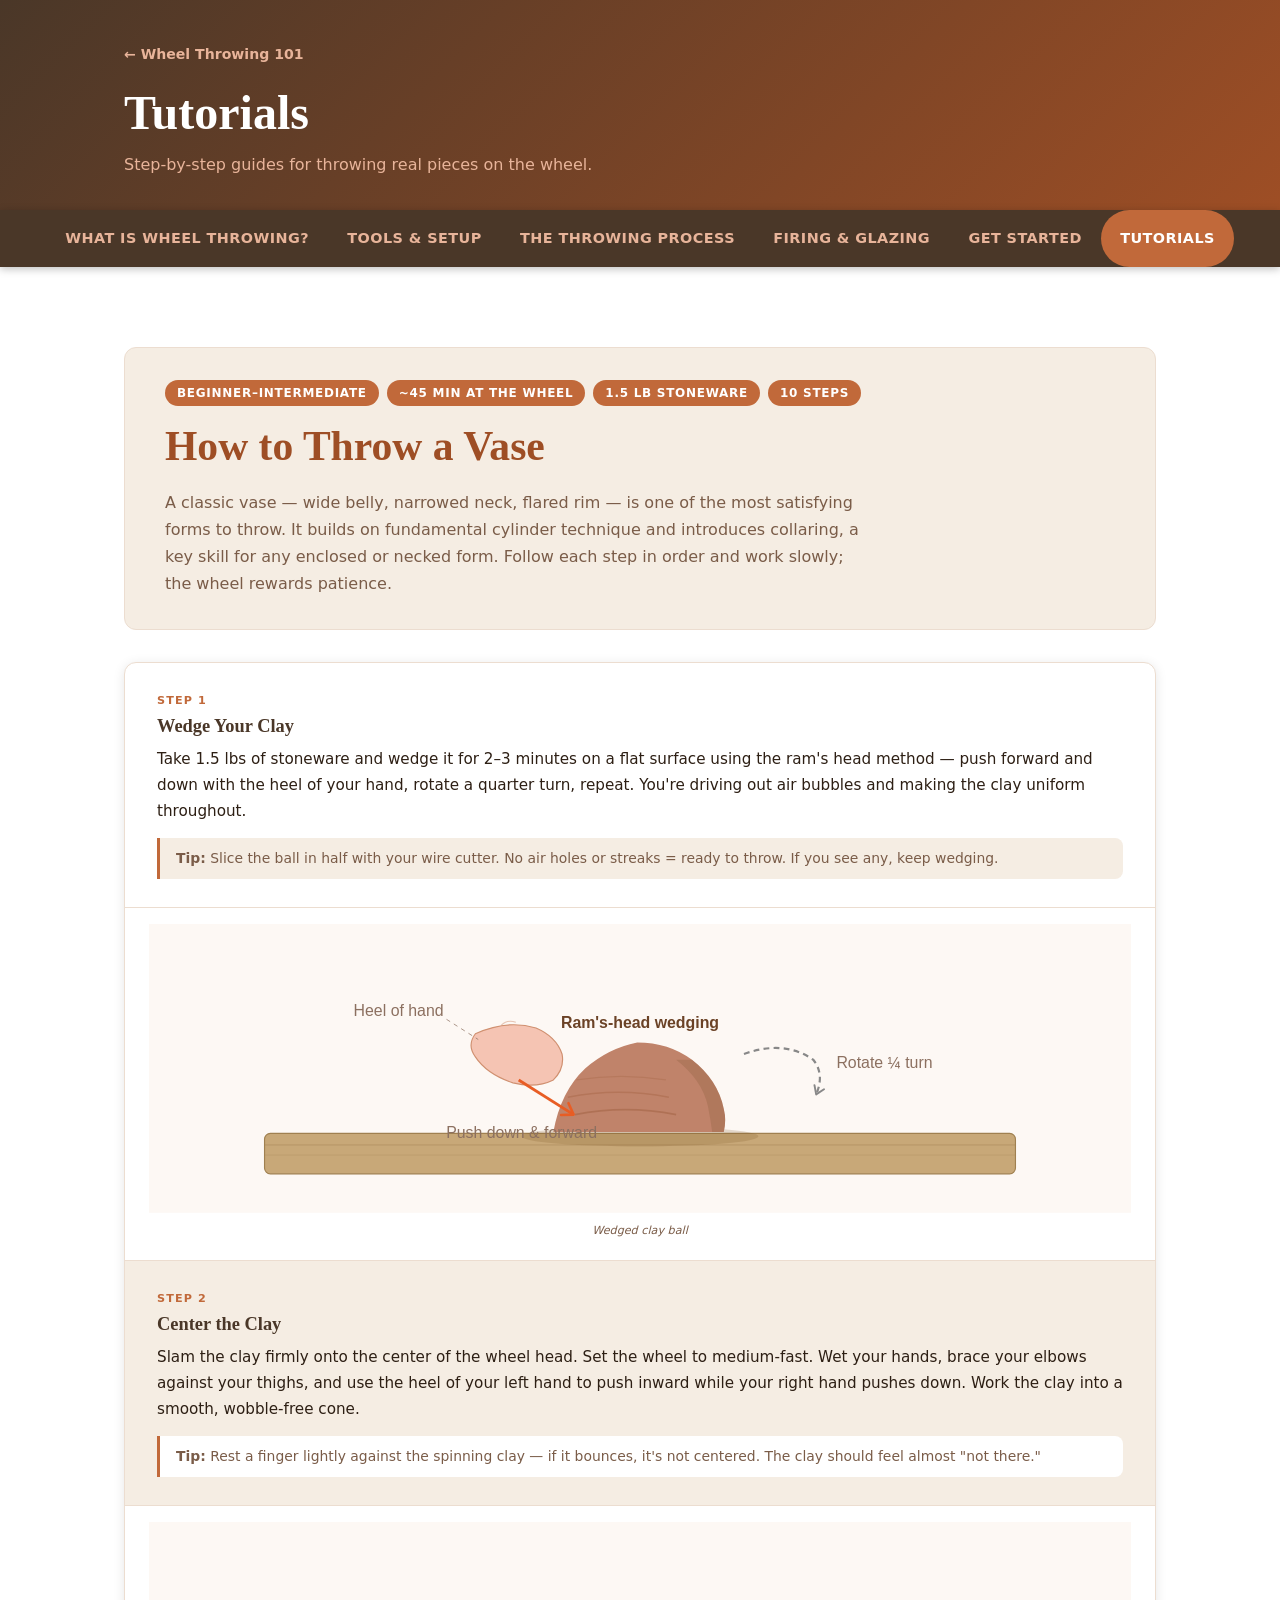
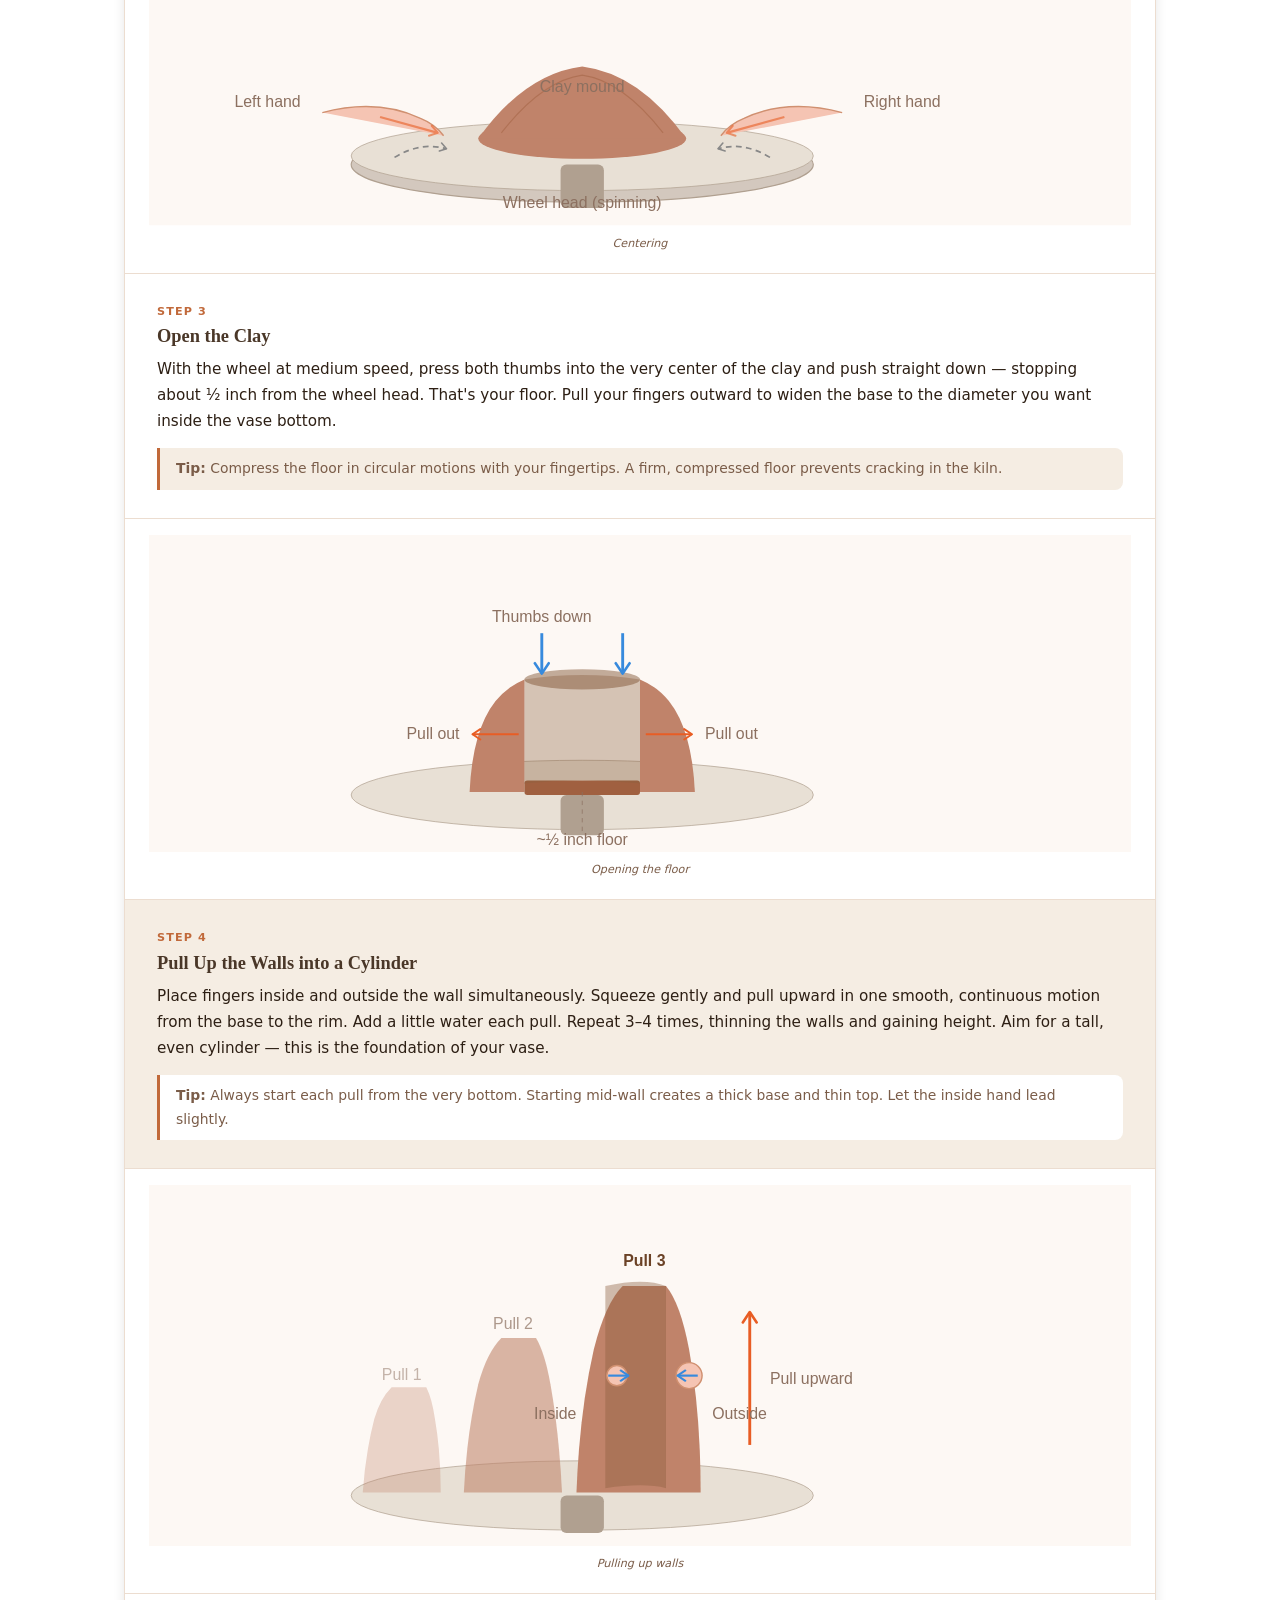
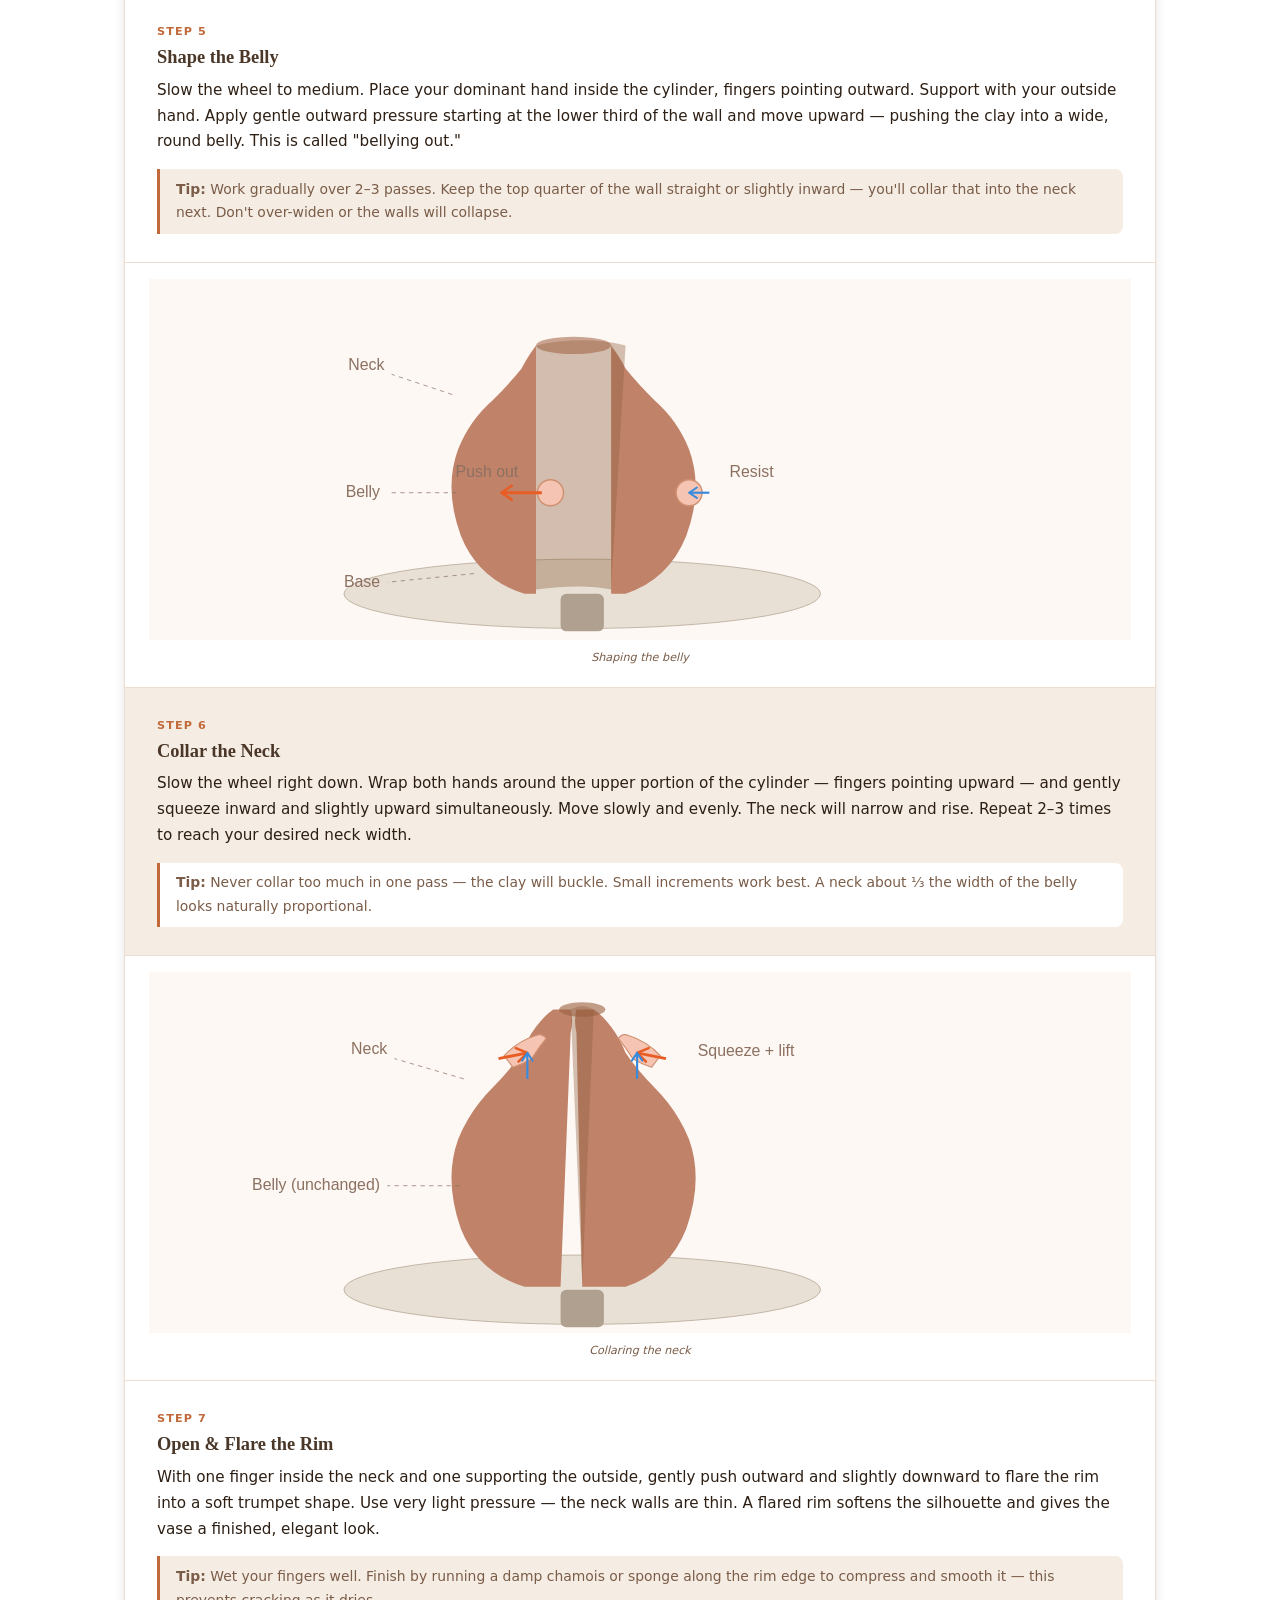
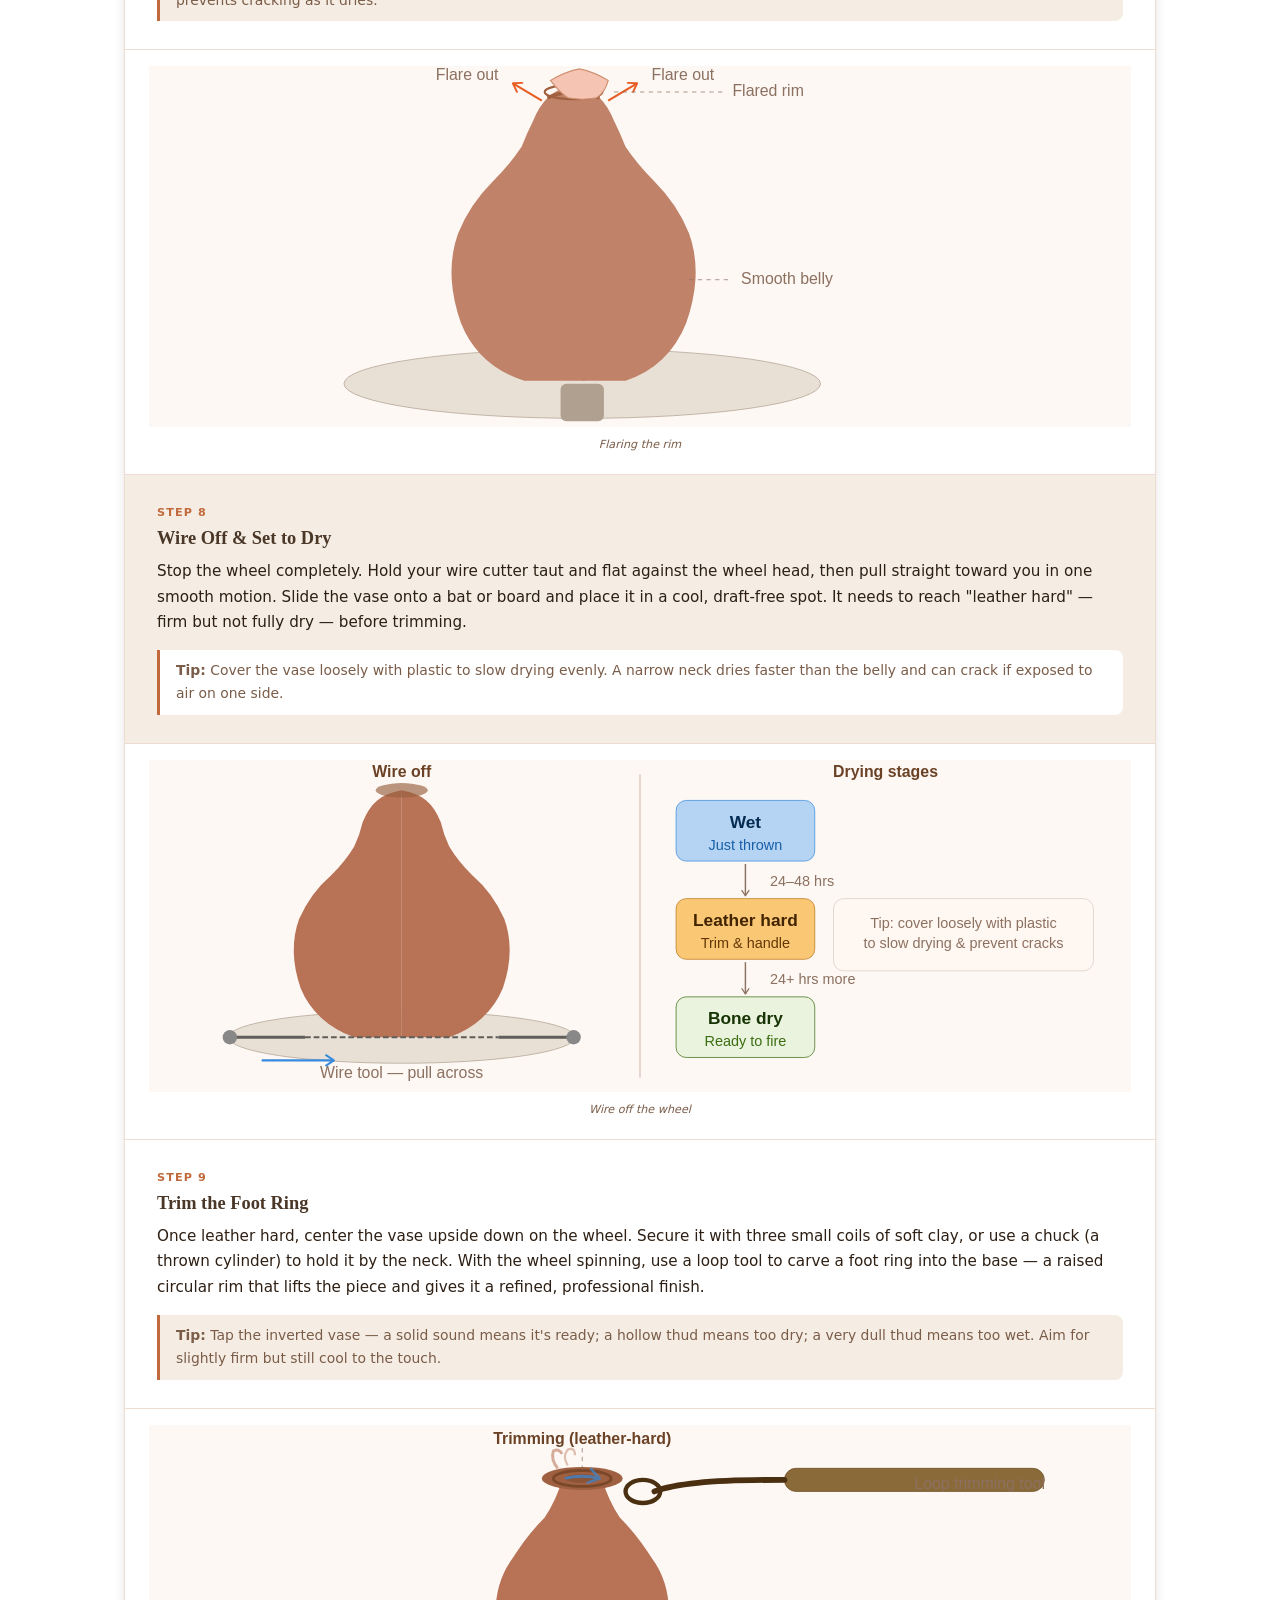
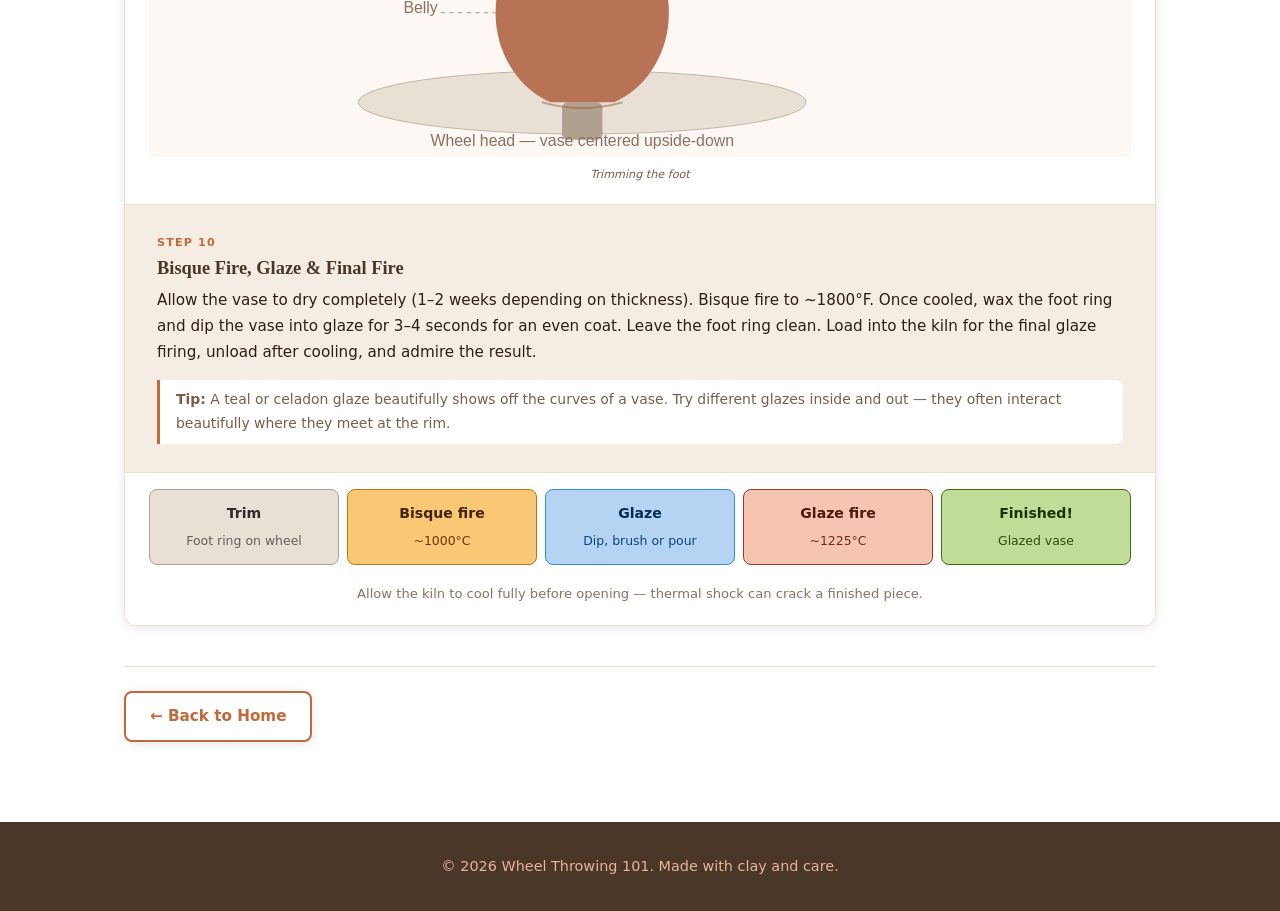
==== commit f888b659: "Redesign tutorials.html with professional landscape SVGs Replace all 10 step SVGs with high-quality " ====
--- a/tutorials.html
+++ b/tutorials.html
@@ -50,284 +50,365 @@
         <!-- Steps -->
         <div class="tut-steps">
 
-          <!-- Step 1 -->
-          <div class="tut-step">
-            <div class="tut-visual">
-              <svg viewBox="0 0 160 180" xmlns="http://www.w3.org/2000/svg" aria-label="Ball of wedged clay">
-                <ellipse cx="80" cy="158" rx="68" ry="10" fill="#4a3728" opacity="0.22"/>
-                <rect x="12" y="154" width="136" height="6" rx="3" fill="#4a3728" opacity="0.18"/>
-                <ellipse cx="80" cy="118" rx="44" ry="37" fill="#c1693a"/>
-                <ellipse cx="80" cy="118" rx="44" ry="37" fill="url(#s1shine)" opacity="0.28"/>
-                <path d="M54 106 Q80 100 106 106" stroke="#9e4e25" stroke-width="1.2" fill="none" opacity="0.5"/>
-                <path d="M49 117 Q80 111 111 117" stroke="#9e4e25" stroke-width="1.2" fill="none" opacity="0.4"/>
-                <path d="M51 128 Q80 122 109 128" stroke="#9e4e25" stroke-width="1.2" fill="none" opacity="0.3"/>
-                <ellipse cx="66" cy="106" rx="13" ry="8" fill="#e8b49a" opacity="0.38"/>
-                <defs>
-                  <radialGradient id="s1shine" cx="38%" cy="33%">
-                    <stop offset="0%" stop-color="#fff"/>
-                    <stop offset="100%" stop-color="#c1693a"/>
-                  </radialGradient>
-                </defs>
-              </svg>
-              <p class="tut-caption">Wedged clay ball</p>
-            </div>
+          <!-- Step 1: Wedge -->
+          <div class="tut-step">
             <div class="tut-content">
               <div class="tut-step-label">Step 1</div>
               <h3>Wedge Your Clay</h3>
               <p>Take 1.5 lbs of stoneware and wedge it for 2–3 minutes on a flat surface using the ram's head method — push forward and down with the heel of your hand, rotate a quarter turn, repeat. You're driving out air bubbles and making the clay uniform throughout.</p>
               <div class="tut-tip"><strong>Tip:</strong> Slice the ball in half with your wire cutter. No air holes or streaks = ready to throw. If you see any, keep wedging.</div>
             </div>
-          </div>
-
-          <!-- Step 2 -->
-          <div class="tut-step">
-            <div class="tut-visual">
-              <svg viewBox="0 0 160 180" xmlns="http://www.w3.org/2000/svg" aria-label="Centering clay on the wheel">
-                <ellipse cx="80" cy="158" rx="68" ry="10" fill="#4a3728" opacity="0.22"/>
-                <path d="M18 158 Q80 148 142 158" stroke="#4a3728" stroke-width="0.8" fill="none" opacity="0.25"/>
-                <path d="M28 148 Q80 140 132 148" stroke="#c1693a" stroke-width="1" fill="none" opacity="0.18" stroke-dasharray="5 3"/>
-                <path d="M20 155 Q80 145 140 155" stroke="#c1693a" stroke-width="1" fill="none" opacity="0.13" stroke-dasharray="5 3"/>
-                <path d="M58 154 Q58 100 80 88 Q102 100 102 154 Z" fill="#c1693a"/>
-                <path d="M58 154 Q58 100 80 88 Q102 100 102 154 Z" fill="url(#s2shine)" opacity="0.22"/>
-                <ellipse cx="44" cy="128" rx="14" ry="10" fill="#e8c9b0" opacity="0.85"/>
-                <path d="M44 120 Q38 124 38 128 Q38 133 44 136" stroke="#c8a07a" stroke-width="1.5" fill="none"/>
-                <ellipse cx="116" cy="128" rx="14" ry="10" fill="#e8c9b0" opacity="0.85"/>
-                <path d="M116 120 Q122 124 122 128 Q122 133 116 136" stroke="#c8a07a" stroke-width="1.5" fill="none"/>
-                <ellipse cx="70" cy="100" rx="8" ry="5" fill="#e8b49a" opacity="0.3"/>
+            <div class="tut-visual">
+              <svg viewBox="0 0 680 200" xmlns="http://www.w3.org/2000/svg" aria-label="Wedging clay ball on a board">
                 <defs>
-                  <radialGradient id="s2shine" cx="35%" cy="28%">
-                    <stop offset="0%" stop-color="#fff"/>
-                    <stop offset="100%" stop-color="#c1693a"/>
-                  </radialGradient>
+                  <marker id="wArr" viewBox="0 0 10 10" refX="8" refY="5" markerWidth="6" markerHeight="6" orient="auto-start-reverse">
+                    <path d="M2 1L8 5L2 9" fill="none" stroke="context-stroke" stroke-width="1.5" stroke-linecap="round" stroke-linejoin="round"/>
+                  </marker>
                 </defs>
-              </svg>
-              <p class="tut-caption">Centering</p>
-            </div>
+                <rect width="680" height="200" fill="#FDF8F4"/>
+                <rect x="80" y="145" width="520" height="28" rx="4" fill="#C8A878" stroke="#A08050" stroke-width="0.8"/>
+                <line x1="80" y1="153" x2="600" y2="153" stroke="#A08050" stroke-width="0.6" opacity="0.5"/>
+                <line x1="80" y1="160" x2="600" y2="160" stroke="#A08050" stroke-width="0.5" opacity="0.35"/>
+                <ellipse cx="340" cy="147" rx="82" ry="7" fill="#7A5020" opacity="0.2"/>
+                <path d="M280 144 Q285 116 302 100 Q318 86 338 82 Q360 82 376 94 Q394 108 398 128 Q400 136 398 144 Z" fill="#C0836A"/>
+                <path d="M376 94 Q394 108 398 128 Q400 136 398 144 L390 144 Q389 136 387 126 Q383 108 365 94 Z" fill="#8B5E3C" opacity="0.3"/>
+                <path d="M295 132 Q330 125 365 132" stroke="#A06040" stroke-width="1.2" fill="none" opacity="0.5"/>
+                <path d="M290 120 Q325 113 360 120" stroke="#A06040" stroke-width="1" fill="none" opacity="0.4"/>
+                <path d="M296 108 Q327 103 358 108" stroke="#A06040" stroke-width="0.9" fill="none" opacity="0.3"/>
+                <path d="M226 76 Q248 66 268 72 Q282 78 286 90 Q288 100 280 108 Q268 114 252 110 Q234 104 226 92 Q220 84 226 76Z" fill="#F5C4B3" stroke="#D09070" stroke-width="0.8"/>
+                <path d="M244 70 Q248 66 254 68" stroke="#D09070" stroke-width="0.7" fill="none" opacity="0.5"/>
+                <line x1="256" y1="108" x2="294" y2="132" stroke="#E85D24" stroke-width="2" marker-end="url(#wArr)"/>
+                <path d="M412 90 Q440 80 460 94 Q468 104 462 118" stroke="#888" stroke-width="1.5" fill="none" stroke-dasharray="4 3" marker-end="url(#wArr)"/>
+                <text font-family="'Source Sans 3',sans-serif" font-size="11" fill="#6B4226" x="340" y="72" text-anchor="middle" font-weight="600">Ram's-head wedging</text>
+                <text font-family="'Source Sans 3',sans-serif" font-size="11" fill="#8C7060" x="204" y="64" text-anchor="end">Heel of hand</text>
+                <line x1="206" y1="66" x2="228" y2="80" stroke="#8C7060" stroke-width="0.5" stroke-dasharray="3 3"/>
+                <text font-family="'Source Sans 3',sans-serif" font-size="11" fill="#8C7060" x="258" y="148" text-anchor="middle">Push down &amp; forward</text>
+                <text font-family="'Source Sans 3',sans-serif" font-size="11" fill="#8C7060" x="476" y="100" text-anchor="start">Rotate ¼ turn</text>
+              </svg>
+              <p class="tut-caption">Wedged clay ball</p>
+            </div>
+          </div>
+
+          <!-- Step 2: Center -->
+          <div class="tut-step">
             <div class="tut-content">
               <div class="tut-step-label">Step 2</div>
               <h3>Center the Clay</h3>
               <p>Slam the clay firmly onto the center of the wheel head. Set the wheel to medium-fast. Wet your hands, brace your elbows against your thighs, and use the heel of your left hand to push inward while your right hand pushes down. Work the clay into a smooth, wobble-free cone.</p>
               <div class="tut-tip"><strong>Tip:</strong> Rest a finger lightly against the spinning clay — if it bounces, it's not centered. The clay should feel almost "not there."</div>
             </div>
-          </div>
-
-          <!-- Step 3 -->
-          <div class="tut-step">
-            <div class="tut-visual">
-              <svg viewBox="0 0 160 180" xmlns="http://www.w3.org/2000/svg" aria-label="Opening the clay">
-                <ellipse cx="80" cy="158" rx="68" ry="10" fill="#4a3728" opacity="0.22"/>
-                <path d="M52 154 L52 112 Q52 94 80 90 Q108 94 108 112 L108 154 Z" fill="#c1693a"/>
-                <path d="M67 154 L67 122 Q67 112 80 110 Q93 112 93 122 L93 154 Z" fill="#9e4e25"/>
-                <rect x="67" y="148" width="26" height="6" rx="1" fill="#7a3315"/>
-                <ellipse cx="80" cy="107" rx="8" ry="5" fill="#e8c9b0" opacity="0.9"/>
-                <rect x="76" y="88" width="8" height="20" rx="4" fill="#e8c9b0" opacity="0.9"/>
-                <path d="M54 110 Q58 108 60 122" stroke="#e8b49a" stroke-width="1.5" fill="none" opacity="0.4"/>
-              </svg>
-              <p class="tut-caption">Opening the floor</p>
-            </div>
+            <div class="tut-visual">
+              <svg viewBox="0 0 680 210" xmlns="http://www.w3.org/2000/svg" aria-label="Centering clay on the wheel">
+                <defs><marker id="arr1" viewBox="0 0 10 10" refX="8" refY="5" markerWidth="6" markerHeight="6" orient="auto-start-reverse"><path d="M2 1L8 5L2 9" fill="none" stroke="context-stroke" stroke-width="1.5" stroke-linecap="round" stroke-linejoin="round"/></marker></defs>
+                <rect width="680" height="210" fill="#FDF8F4"/>
+                <ellipse cx="300" cy="168" rx="160" ry="26" fill="#D3C8BE" stroke="#B0A090" stroke-width="0.8"/>
+                <ellipse cx="300" cy="162" rx="160" ry="24" fill="#E8E0D5" stroke="#B0A090" stroke-width="0.5"/>
+                <rect x="285" y="168" width="30" height="30" rx="4" fill="#B0A090"/>
+                <ellipse cx="300" cy="150" rx="72" ry="14" fill="#C0836A"/>
+                <path d="M228 150 Q260 105 300 100 Q340 105 372 150 Z" fill="#C0836A"/>
+                <path d="M244 146 Q272 110 300 106 Q328 110 356 146" fill="none" stroke="#A06040" stroke-width="0.8" opacity="0.5"/>
+                <path d="M120 132 Q158 122 188 136 Q198 140 204 148" fill="#F5C4B3" stroke="#D09070" stroke-width="1"/>
+                <line x1="160" y1="135" x2="200" y2="146" stroke="#E85D24" stroke-width="1.5" opacity="0.6" marker-end="url(#arr1)"/>
+                <path d="M480 132 Q442 122 412 136 Q402 140 396 148" fill="#F5C4B3" stroke="#D09070" stroke-width="1"/>
+                <line x1="440" y1="135" x2="400" y2="146" stroke="#E85D24" stroke-width="1.5" opacity="0.6" marker-end="url(#arr1)"/>
+                <path d="M170 163 Q188 152 206 157" fill="none" stroke="#888" stroke-width="1.2" stroke-dasharray="4 3" marker-end="url(#arr1)"/>
+                <path d="M430 163 Q412 152 394 157" fill="none" stroke="#888" stroke-width="1.2" stroke-dasharray="4 3" marker-end="url(#arr1)"/>
+                <text font-family="'Source Sans 3',sans-serif" font-size="11" fill="#8C7060" x="105" y="128" text-anchor="end">Left hand</text>
+                <text font-family="'Source Sans 3',sans-serif" font-size="11" fill="#8C7060" x="495" y="128" text-anchor="start">Right hand</text>
+                <text font-family="'Source Sans 3',sans-serif" font-size="11" fill="#8C7060" x="300" y="118" text-anchor="middle">Clay mound</text>
+                <text font-family="'Source Sans 3',sans-serif" font-size="11" fill="#8C7060" x="300" y="198" text-anchor="middle">Wheel head (spinning)</text>
+              </svg>
+              <p class="tut-caption">Centering</p>
+            </div>
+          </div>
+
+          <!-- Step 3: Open -->
+          <div class="tut-step">
             <div class="tut-content">
               <div class="tut-step-label">Step 3</div>
               <h3>Open the Clay</h3>
               <p>With the wheel at medium speed, press both thumbs into the very center of the clay and push straight down — stopping about ½ inch from the wheel head. That's your floor. Pull your fingers outward to widen the base to the diameter you want inside the vase bottom.</p>
               <div class="tut-tip"><strong>Tip:</strong> Compress the floor in circular motions with your fingertips. A firm, compressed floor prevents cracking in the kiln.</div>
             </div>
-          </div>
-
-          <!-- Step 4 -->
-          <div class="tut-step">
-            <div class="tut-visual">
-              <svg viewBox="0 0 160 180" xmlns="http://www.w3.org/2000/svg" aria-label="Pulling up the walls">
-                <ellipse cx="80" cy="158" rx="68" ry="10" fill="#4a3728" opacity="0.22"/>
-                <path d="M58 154 L58 88 Q58 82 80 80 Q102 82 102 88 L102 154 Z" fill="#c1693a"/>
-                <path d="M68 154 L68 90 Q68 86 80 85 Q92 86 92 90 L92 154 Z" fill="#9e4e25"/>
-                <line x1="54" y1="130" x2="54" y2="100" stroke="#e8b49a" stroke-width="1.5" opacity="0.55" marker-end="url(#arrUp)"/>
-                <line x1="106" y1="130" x2="106" y2="100" stroke="#e8b49a" stroke-width="1.5" opacity="0.55" marker-end="url(#arrUp)"/>
-                <ellipse cx="44" cy="118" rx="12" ry="8" fill="#e8c9b0" opacity="0.85"/>
-                <ellipse cx="80" cy="118" rx="6" ry="9" fill="#e8c9b0" opacity="0.45"/>
-                <path d="M60 90 Q62 104 60 122" stroke="#e8b49a" stroke-width="1.5" fill="none" opacity="0.3"/>
-                <defs>
-                  <marker id="arrUp" markerWidth="6" markerHeight="6" refX="3" refY="6" orient="auto">
-                    <path d="M0,6 L3,0 L6,6" fill="none" stroke="#e8b49a" stroke-width="1.2"/>
-                  </marker>
-                </defs>
-              </svg>
-              <p class="tut-caption">Pulling up walls</p>
-            </div>
+            <div class="tut-visual">
+              <svg viewBox="0 0 680 220" xmlns="http://www.w3.org/2000/svg" aria-label="Opening the clay">
+                <defs><marker id="arr2" viewBox="0 0 10 10" refX="8" refY="5" markerWidth="6" markerHeight="6" orient="auto-start-reverse"><path d="M2 1L8 5L2 9" fill="none" stroke="context-stroke" stroke-width="1.5" stroke-linecap="round" stroke-linejoin="round"/></marker></defs>
+                <rect width="680" height="220" fill="#FDF8F4"/>
+                <ellipse cx="300" cy="180" rx="160" ry="24" fill="#E8E0D5" stroke="#B0A090" stroke-width="0.5"/>
+                <rect x="285" y="180" width="30" height="28" rx="4" fill="#B0A090"/>
+                <path d="M222 178 Q224 135 240 115 Q248 105 260 100 L260 178 Z" fill="#C0836A"/>
+                <path d="M378 178 Q376 135 360 115 Q352 105 340 100 L340 178 Z" fill="#C0836A"/>
+                <rect x="260" y="170" width="80" height="10" rx="2" fill="#A06040"/>
+                <path d="M260 100 Q300 94 340 100 L340 172 Q300 168 260 172 Z" fill="#8B5E3C" opacity="0.35"/>
+                <ellipse cx="300" cy="100" rx="40" ry="7" fill="#7A4D2A" opacity="0.45"/>
+                <line x1="272" y1="68" x2="272" y2="96" stroke="#378ADD" stroke-width="2" marker-end="url(#arr2)"/>
+                <line x1="328" y1="68" x2="328" y2="96" stroke="#378ADD" stroke-width="2" marker-end="url(#arr2)"/>
+                <line x1="256" y1="138" x2="224" y2="138" stroke="#E85D24" stroke-width="1.5" marker-end="url(#arr2)"/>
+                <line x1="344" y1="138" x2="376" y2="138" stroke="#E85D24" stroke-width="1.5" marker-end="url(#arr2)"/>
+                <line x1="300" y1="178" x2="300" y2="206" stroke="#8C7060" stroke-width="0.5" stroke-dasharray="3 3"/>
+                <text font-family="'Source Sans 3',sans-serif" font-size="11" fill="#8C7060" x="272" y="60" text-anchor="middle">Thumbs down</text>
+                <text font-family="'Source Sans 3',sans-serif" font-size="11" fill="#8C7060" x="300" y="215" text-anchor="middle">~½ inch floor</text>
+                <text font-family="'Source Sans 3',sans-serif" font-size="11" fill="#8C7060" x="215" y="141" text-anchor="end">Pull out</text>
+                <text font-family="'Source Sans 3',sans-serif" font-size="11" fill="#8C7060" x="385" y="141" text-anchor="start">Pull out</text>
+              </svg>
+              <p class="tut-caption">Opening the floor</p>
+            </div>
+          </div>
+
+          <!-- Step 4: Pull Walls -->
+          <div class="tut-step">
             <div class="tut-content">
               <div class="tut-step-label">Step 4</div>
               <h3>Pull Up the Walls into a Cylinder</h3>
               <p>Place fingers inside and outside the wall simultaneously. Squeeze gently and pull upward in one smooth, continuous motion from the base to the rim. Add a little water each pull. Repeat 3–4 times, thinning the walls and gaining height. Aim for a tall, even cylinder — this is the foundation of your vase.</p>
               <div class="tut-tip"><strong>Tip:</strong> Always start each pull from the very bottom. Starting mid-wall creates a thick base and thin top. Let the inside hand lead slightly.</div>
             </div>
-          </div>
-
-          <!-- Step 5 -->
-          <div class="tut-step">
-            <div class="tut-visual">
-              <svg viewBox="0 0 160 180" xmlns="http://www.w3.org/2000/svg" aria-label="Bellying out the body">
-                <ellipse cx="80" cy="158" rx="68" ry="10" fill="#4a3728" opacity="0.22"/>
-                <path d="M60 154 L56 130 Q51 110 57 96 Q62 85 80 81 Q98 85 103 96 Q109 110 104 130 L100 154 Z" fill="#c1693a"/>
-                <path d="M68 154 L65 130 Q62 112 66 98 Q70 89 80 87 Q90 89 94 98 Q98 112 95 130 L92 154 Z" fill="#9e4e25"/>
-                <path d="M80 118 L91 118" stroke="#e8c9b0" stroke-width="3" stroke-linecap="round" opacity="0.65"/>
-                <circle cx="93" cy="118" r="5" fill="#e8c9b0" opacity="0.8"/>
-                <line x1="97" y1="118" x2="109" y2="118" stroke="#e8b49a" stroke-width="1.5" opacity="0.5" marker-end="url(#arrRight)"/>
-                <path d="M58 100 Q60 112 57 130" stroke="#e8b49a" stroke-width="1.5" fill="none" opacity="0.3"/>
-                <defs>
-                  <marker id="arrRight" markerWidth="6" markerHeight="6" refX="0" refY="3" orient="auto">
-                    <path d="M0,0 L6,3 L0,6" fill="none" stroke="#e8b49a" stroke-width="1.2"/>
-                  </marker>
-                </defs>
-              </svg>
-              <p class="tut-caption">Shaping the belly</p>
-            </div>
+            <div class="tut-visual">
+              <svg viewBox="0 0 680 250" xmlns="http://www.w3.org/2000/svg" aria-label="Pulling up the walls">
+                <defs><marker id="arr3" viewBox="0 0 10 10" refX="8" refY="5" markerWidth="6" markerHeight="6" orient="auto-start-reverse"><path d="M2 1L8 5L2 9" fill="none" stroke="context-stroke" stroke-width="1.5" stroke-linecap="round" stroke-linejoin="round"/></marker></defs>
+                <rect width="680" height="250" fill="#FDF8F4"/>
+                <ellipse cx="300" cy="215" rx="160" ry="24" fill="#E8E0D5" stroke="#B0A090" stroke-width="0.5"/>
+                <rect x="285" y="215" width="30" height="26" rx="4" fill="#B0A090"/>
+                <path d="M148 213 Q150 185 156 162 Q160 148 168 140 L192 140 Q196 148 198 162 Q202 185 202 213 Z" fill="#C0836A" opacity="0.32"/>
+                <path d="M218 213 Q220 172 228 138 Q234 116 244 106 L268 106 Q274 116 278 138 Q284 172 286 213 Z" fill="#C0836A" opacity="0.58"/>
+                <path d="M296 213 Q298 158 308 114 Q316 82 328 70 L358 70 Q368 82 374 114 Q382 158 382 213 Z" fill="#C0836A"/>
+                <path d="M316 70 Q343 64 358 70 L358 210 Q343 206 316 210 Z" fill="#8B5E3C" opacity="0.4"/>
+                <circle cx="324" cy="132" r="7" fill="#F5C4B3" stroke="#D09070" stroke-width="1"/>
+                <circle cx="374" cy="132" r="9" fill="#F5C4B3" stroke="#D09070" stroke-width="1"/>
+                <line x1="318" y1="132" x2="332" y2="132" stroke="#378ADD" stroke-width="1.5" marker-end="url(#arr3)"/>
+                <line x1="380" y1="132" x2="366" y2="132" stroke="#378ADD" stroke-width="1.5" marker-end="url(#arr3)"/>
+                <line x1="416" y1="180" x2="416" y2="88" stroke="#E85D24" stroke-width="2" marker-end="url(#arr3)"/>
+                <text font-family="'Source Sans 3',sans-serif" font-size="11" fill="#8C7060" x="175" y="135" text-anchor="middle" opacity="0.5">Pull 1</text>
+                <text font-family="'Source Sans 3',sans-serif" font-size="11" fill="#8C7060" x="252" y="100" text-anchor="middle" opacity="0.7">Pull 2</text>
+                <text font-family="'Source Sans 3',sans-serif" font-size="11" fill="#6B4226" x="343" y="56" text-anchor="middle" font-weight="600">Pull 3</text>
+                <text font-family="'Source Sans 3',sans-serif" font-size="11" fill="#8C7060" x="430" y="138" text-anchor="start">Pull upward</text>
+                <text font-family="'Source Sans 3',sans-serif" font-size="11" fill="#8C7060" x="296" y="162" text-anchor="end">Inside</text>
+                <text font-family="'Source Sans 3',sans-serif" font-size="11" fill="#8C7060" x="390" y="162" text-anchor="start">Outside</text>
+              </svg>
+              <p class="tut-caption">Pulling up walls</p>
+            </div>
+          </div>
+
+          <!-- Step 5: Shape Belly -->
+          <div class="tut-step">
             <div class="tut-content">
               <div class="tut-step-label">Step 5</div>
               <h3>Shape the Belly</h3>
               <p>Slow the wheel to medium. Place your dominant hand inside the cylinder, fingers pointing outward. Support with your outside hand. Apply gentle outward pressure starting at the lower third of the wall and move upward — pushing the clay into a wide, round belly. This is called "bellying out."</p>
               <div class="tut-tip"><strong>Tip:</strong> Work gradually over 2–3 passes. Keep the top quarter of the wall straight or slightly inward — you'll collar that into the neck next. Don't over-widen or the walls will collapse.</div>
             </div>
-          </div>
-
-          <!-- Step 6 -->
-          <div class="tut-step">
-            <div class="tut-visual">
-              <svg viewBox="0 0 160 180" xmlns="http://www.w3.org/2000/svg" aria-label="Collaring the neck">
-                <ellipse cx="80" cy="158" rx="68" ry="10" fill="#4a3728" opacity="0.22"/>
-                <path d="M60 154 L56 132 Q50 112 56 96 Q60 84 80 80 Q100 84 104 96 Q110 112 104 132 L100 154 Z" fill="#c1693a"/>
-                <path d="M62 80 Q68 72 80 70 Q92 72 98 80" stroke="#c1693a" stroke-width="10" fill="none" stroke-linecap="round"/>
-                <path d="M68 154 L65 132 Q60 114 65 99 Q68 90 80 87 Q92 90 95 99 Q100 114 95 132 L92 154 Z" fill="#9e4e25"/>
-                <path d="M68 87 Q72 78 80 76 Q88 78 92 87" stroke="#9e4e25" stroke-width="6" fill="none" stroke-linecap="round"/>
-                <ellipse cx="54" cy="76" rx="10" ry="7" fill="#e8c9b0" opacity="0.85"/>
-                <ellipse cx="106" cy="76" rx="10" ry="7" fill="#e8c9b0" opacity="0.85"/>
-                <line x1="42" y1="76" x2="57" y2="76" stroke="#e8b49a" stroke-width="1.5" opacity="0.5" marker-end="url(#arrRt)"/>
-                <line x1="118" y1="76" x2="103" y2="76" stroke="#e8b49a" stroke-width="1.5" opacity="0.5" marker-end="url(#arrLt)"/>
-                <defs>
-                  <marker id="arrRt" markerWidth="5" markerHeight="5" refX="0" refY="2.5" orient="auto">
-                    <path d="M0,0 L5,2.5 L0,5" fill="none" stroke="#e8b49a" stroke-width="1.2"/>
-                  </marker>
-                  <marker id="arrLt" markerWidth="5" markerHeight="5" refX="5" refY="2.5" orient="auto">
-                    <path d="M5,0 L0,2.5 L5,5" fill="none" stroke="#e8b49a" stroke-width="1.2"/>
-                  </marker>
-                </defs>
-              </svg>
-              <p class="tut-caption">Collaring the neck</p>
-            </div>
+            <div class="tut-visual">
+              <svg viewBox="0 0 680 250" xmlns="http://www.w3.org/2000/svg" aria-label="Shaping the belly">
+                <defs><marker id="arr4" viewBox="0 0 10 10" refX="8" refY="5" markerWidth="6" markerHeight="6" orient="auto-start-reverse"><path d="M2 1L8 5L2 9" fill="none" stroke="context-stroke" stroke-width="1.5" stroke-linecap="round" stroke-linejoin="round"/></marker></defs>
+                <rect width="680" height="250" fill="#FDF8F4"/>
+                <ellipse cx="300" cy="218" rx="165" ry="24" fill="#E8E0D5" stroke="#B0A090" stroke-width="0.5"/>
+                <rect x="285" y="218" width="30" height="26" rx="4" fill="#B0A090"/>
+                <path d="M260 218 Q228 208 216 178 Q204 145 214 118 Q222 98 238 84 Q250 72 258 62 Q262 54 268 46 L268 218 Z" fill="#C0836A"/>
+                <path d="M330 218 Q360 208 372 178 Q384 145 374 118 Q366 98 350 84 Q338 72 330 62 Q326 54 320 46 L320 218 Z" fill="#C0836A"/>
+                <path d="M268 46 Q300 39 330 46 L320 215 Q300 211 268 215 Z" fill="#8B5E3C" opacity="0.38"/>
+                <ellipse cx="294" cy="46" rx="26" ry="6" fill="#A06040" opacity="0.55"/>
+                <circle cx="278" cy="148" r="9" fill="#F5C4B3" stroke="#D09070" stroke-width="1"/>
+                <circle cx="374" cy="148" r="9" fill="#F5C4B3" stroke="#D09070" stroke-width="1"/>
+                <line x1="272" y1="148" x2="244" y2="148" stroke="#E85D24" stroke-width="2" marker-end="url(#arr4)"/>
+                <line x1="388" y1="148" x2="374" y2="148" stroke="#378ADD" stroke-width="1.5" marker-end="url(#arr4)"/>
+                <line x1="210" y1="80" x2="168" y2="66" stroke="#8C7060" stroke-width="0.5" stroke-dasharray="3 3"/>
+                <text font-family="'Source Sans 3',sans-serif" font-size="11" fill="#8C7060" x="163" y="63" text-anchor="end">Neck</text>
+                <line x1="213" y1="148" x2="165" y2="148" stroke="#8C7060" stroke-width="0.5" stroke-dasharray="3 3"/>
+                <text font-family="'Source Sans 3',sans-serif" font-size="11" fill="#8C7060" x="160" y="151" text-anchor="end">Belly</text>
+                <line x1="225" y1="204" x2="165" y2="210" stroke="#8C7060" stroke-width="0.5" stroke-dasharray="3 3"/>
+                <text font-family="'Source Sans 3',sans-serif" font-size="11" fill="#8C7060" x="160" y="213" text-anchor="end">Base</text>
+                <text font-family="'Source Sans 3',sans-serif" font-size="11" fill="#8C7060" x="234" y="137" text-anchor="middle">Push out</text>
+                <text font-family="'Source Sans 3',sans-serif" font-size="11" fill="#8C7060" x="402" y="137" text-anchor="start">Resist</text>
+              </svg>
+              <p class="tut-caption">Shaping the belly</p>
+            </div>
+          </div>
+
+          <!-- Step 6: Collar Neck -->
+          <div class="tut-step">
             <div class="tut-content">
               <div class="tut-step-label">Step 6</div>
               <h3>Collar the Neck</h3>
               <p>Slow the wheel right down. Wrap both hands around the upper portion of the cylinder — fingers pointing upward — and gently squeeze inward and slightly upward simultaneously. Move slowly and evenly. The neck will narrow and rise. Repeat 2–3 times to reach your desired neck width.</p>
               <div class="tut-tip"><strong>Tip:</strong> Never collar too much in one pass — the clay will buckle. Small increments work best. A neck about ⅓ the width of the belly looks naturally proportional.</div>
             </div>
-          </div>
-
-          <!-- Step 7 -->
-          <div class="tut-step">
-            <div class="tut-visual">
-              <svg viewBox="0 0 160 180" xmlns="http://www.w3.org/2000/svg" aria-label="Flaring the rim">
-                <ellipse cx="80" cy="158" rx="68" ry="10" fill="#4a3728" opacity="0.22"/>
-                <path d="M60 154 L56 132 Q50 112 56 96 Q60 84 80 80 Q100 84 104 96 Q110 112 104 132 L100 154 Z" fill="#c1693a"/>
-                <path d="M63 80 Q67 70 80 67 Q93 70 97 80" stroke="#c1693a" stroke-width="9" fill="none" stroke-linecap="butt"/>
-                <path d="M55 67 Q68 59 80 57 Q92 59 105 67" stroke="#c1693a" stroke-width="9" fill="none" stroke-linecap="round"/>
-                <path d="M69 80 Q72 72 80 70 Q88 72 91 80" stroke="#9e4e25" stroke-width="5" fill="none"/>
-                <ellipse cx="80" cy="57" rx="23" ry="5" fill="#9e4e25" opacity="0.55"/>
-                <path d="M68 154 L65 132 Q60 114 65 99 Q68 90 80 87 Q92 90 95 99 Q100 114 95 132 L92 154 Z" fill="#9e4e25"/>
-                <circle cx="102" cy="61" r="5" fill="#e8c9b0" opacity="0.85"/>
-                <path d="M100 56 Q105 54 109 57" stroke="#e8c9b0" stroke-width="2" fill="none" stroke-linecap="round" opacity="0.7"/>
-                <path d="M58 100 Q60 116 57 133" stroke="#e8b49a" stroke-width="1.5" fill="none" opacity="0.28"/>
-              </svg>
-              <p class="tut-caption">Flaring the rim</p>
-            </div>
+            <div class="tut-visual">
+              <svg viewBox="0 0 680 250" xmlns="http://www.w3.org/2000/svg" aria-label="Collaring the neck">
+                <defs><marker id="arr5" viewBox="0 0 10 10" refX="8" refY="5" markerWidth="6" markerHeight="6" orient="auto-start-reverse"><path d="M2 1L8 5L2 9" fill="none" stroke="context-stroke" stroke-width="1.5" stroke-linecap="round" stroke-linejoin="round"/></marker></defs>
+                <rect width="680" height="250" fill="#FDF8F4"/>
+                <ellipse cx="300" cy="220" rx="165" ry="24" fill="#E8E0D5" stroke="#B0A090" stroke-width="0.5"/>
+                <rect x="285" y="220" width="30" height="26" rx="4" fill="#B0A090"/>
+                <path d="M260 218 Q228 208 216 178 Q204 144 214 116 Q222 96 238 80 Q250 68 258 56 Q262 46 268 38 Q274 30 280 26 L292 26 Q294 34 292 42 L285 218 Z" fill="#C0836A"/>
+                <path d="M330 218 Q360 208 372 178 Q384 144 374 116 Q366 96 350 80 Q338 68 330 56 Q326 46 320 38 Q314 30 308 26 L296 26 Q294 34 296 42 L300 218 Z" fill="#C0836A"/>
+                <path d="M292 26 Q300 21 308 26 L300 215 Z" fill="#8B5E3C" opacity="0.38"/>
+                <ellipse cx="300" cy="26" rx="16" ry="5" fill="#996040" opacity="0.6"/>
+                <path d="M246 58 Q255 48 268 44 Q272 42 275 46 Q270 52 265 60 Q258 64 252 66 Z" fill="#F5C4B3" stroke="#D09070" stroke-width="0.8"/>
+                <path d="M354 58 Q345 48 332 44 Q328 42 325 46 Q330 52 335 60 Q342 64 348 66 Z" fill="#F5C4B3" stroke="#D09070" stroke-width="0.8"/>
+                <line x1="242" y1="60" x2="262" y2="56" stroke="#E85D24" stroke-width="2" marker-end="url(#arr5)"/>
+                <line x1="358" y1="60" x2="338" y2="56" stroke="#E85D24" stroke-width="2" marker-end="url(#arr5)"/>
+                <line x1="262" y1="74" x2="262" y2="56" stroke="#378ADD" stroke-width="1.5" marker-end="url(#arr5)"/>
+                <line x1="338" y1="74" x2="338" y2="56" stroke="#378ADD" stroke-width="1.5" marker-end="url(#arr5)"/>
+                <line x1="218" y1="74" x2="170" y2="60" stroke="#8C7060" stroke-width="0.5" stroke-dasharray="3 3"/>
+                <text font-family="'Source Sans 3',sans-serif" font-size="11" fill="#8C7060" x="165" y="57" text-anchor="end">Neck</text>
+                <line x1="215" y1="148" x2="165" y2="148" stroke="#8C7060" stroke-width="0.5" stroke-dasharray="3 3"/>
+                <text font-family="'Source Sans 3',sans-serif" font-size="11" fill="#8C7060" x="160" y="151" text-anchor="end">Belly (unchanged)</text>
+                <text font-family="'Source Sans 3',sans-serif" font-size="11" fill="#8C7060" x="380" y="58" text-anchor="start">Squeeze + lift</text>
+              </svg>
+              <p class="tut-caption">Collaring the neck</p>
+            </div>
+          </div>
+
+          <!-- Step 7: Flare Rim -->
+          <div class="tut-step">
             <div class="tut-content">
               <div class="tut-step-label">Step 7</div>
               <h3>Open &amp; Flare the Rim</h3>
               <p>With one finger inside the neck and one supporting the outside, gently push outward and slightly downward to flare the rim into a soft trumpet shape. Use very light pressure — the neck walls are thin. A flared rim softens the silhouette and gives the vase a finished, elegant look.</p>
               <div class="tut-tip"><strong>Tip:</strong> Wet your fingers well. Finish by running a damp chamois or sponge along the rim edge to compress and smooth it — this prevents cracking as it dries.</div>
             </div>
-          </div>
-
-          <!-- Step 8 -->
-          <div class="tut-step">
-            <div class="tut-visual">
-              <svg viewBox="0 0 160 180" xmlns="http://www.w3.org/2000/svg" aria-label="Wiring off the vase">
-                <ellipse cx="80" cy="158" rx="68" ry="10" fill="#4a3728" opacity="0.22"/>
-                <path d="M60 154 L56 132 Q50 112 56 96 Q60 84 80 80 Q100 84 104 96 Q110 112 104 132 L100 154 Z" fill="#c1693a"/>
-                <path d="M63 80 Q67 70 80 67 Q93 70 97 80" stroke="#c1693a" stroke-width="9" fill="none" stroke-linecap="butt"/>
-                <path d="M55 67 Q68 59 80 57 Q92 59 105 67" stroke="#c1693a" stroke-width="9" fill="none" stroke-linecap="round"/>
-                <ellipse cx="80" cy="57" rx="23" ry="5" fill="#9e4e25" opacity="0.5"/>
-                <path d="M68 154 L65 132 Q60 114 65 99 Q68 90 80 87 Q92 90 95 99 Q100 114 95 132 L92 154 Z" fill="#9e4e25"/>
-                <line x1="18" y1="155" x2="142" y2="155" stroke="#2e7d67" stroke-width="1.8" stroke-dasharray="5 3"/>
-                <circle cx="17" cy="155" r="4" fill="#2e7d67" opacity="0.8"/>
-                <circle cx="143" cy="155" r="4" fill="#2e7d67" opacity="0.8"/>
-              </svg>
-              <p class="tut-caption">Wire off the wheel</p>
-            </div>
+            <div class="tut-visual">
+              <svg viewBox="0 0 680 250" xmlns="http://www.w3.org/2000/svg" aria-label="Flaring the rim">
+                <defs><marker id="arr6" viewBox="0 0 10 10" refX="8" refY="5" markerWidth="6" markerHeight="6" orient="auto-start-reverse"><path d="M2 1L8 5L2 9" fill="none" stroke="context-stroke" stroke-width="1.5" stroke-linecap="round" stroke-linejoin="round"/></marker></defs>
+                <rect width="680" height="250" fill="#FDF8F4"/>
+                <ellipse cx="300" cy="220" rx="165" ry="24" fill="#E8E0D5" stroke="#B0A090" stroke-width="0.5"/>
+                <rect x="285" y="220" width="30" height="26" rx="4" fill="#B0A090"/>
+                <path d="M260 218 Q228 208 216 178 Q204 144 214 116 Q222 96 238 80 Q250 68 258 56 Q262 46 266 38 Q270 28 276 22 Q282 16 292 14 Q298 13 302 14 L302 218 Z" fill="#C0836A"/>
+                <path d="M330 218 Q360 208 372 178 Q384 144 374 116 Q366 96 350 80 Q338 68 330 56 Q326 46 322 38 Q318 28 312 22 Q306 16 300 14 L300 218 Z" fill="#C0836A"/>
+                <path d="M276 22 Q290 15 312 22" fill="none" stroke="#A06040" stroke-width="2.5"/>
+                <ellipse cx="294" cy="18" rx="20" ry="5" fill="none" stroke="#A06040" stroke-width="1.5"/>
+                <path d="M278 10 Q288 4 298 2 Q308 4 318 10 Q316 18 310 22 Q300 24 290 22 Q284 18 278 10 Z" fill="#F5C4B3" stroke="#D09070" stroke-width="0.8"/>
+                <line x1="272" y1="24" x2="252" y2="12" stroke="#E85D24" stroke-width="1.5" marker-end="url(#arr6)"/>
+                <line x1="318" y1="24" x2="338" y2="12" stroke="#E85D24" stroke-width="1.5" marker-end="url(#arr6)"/>
+                <line x1="322" y1="18" x2="398" y2="18" stroke="#8C7060" stroke-width="0.5" stroke-dasharray="3 3"/>
+                <text font-family="'Source Sans 3',sans-serif" font-size="11" fill="#8C7060" x="404" y="21" text-anchor="start">Flared rim</text>
+                <line x1="374" y1="148" x2="404" y2="148" stroke="#8C7060" stroke-width="0.5" stroke-dasharray="3 3"/>
+                <text font-family="'Source Sans 3',sans-serif" font-size="11" fill="#8C7060" x="410" y="151" text-anchor="start">Smooth belly</text>
+                <text font-family="'Source Sans 3',sans-serif" font-size="11" fill="#8C7060" x="242" y="10" text-anchor="end">Flare out</text>
+                <text font-family="'Source Sans 3',sans-serif" font-size="11" fill="#8C7060" x="348" y="10" text-anchor="start">Flare out</text>
+              </svg>
+              <p class="tut-caption">Flaring the rim</p>
+            </div>
+          </div>
+
+          <!-- Step 8: Wire Off -->
+          <div class="tut-step">
             <div class="tut-content">
               <div class="tut-step-label">Step 8</div>
               <h3>Wire Off &amp; Set to Dry</h3>
               <p>Stop the wheel completely. Hold your wire cutter taut and flat against the wheel head, then pull straight toward you in one smooth motion. Slide the vase onto a bat or board and place it in a cool, draft-free spot. It needs to reach "leather hard" — firm but not fully dry — before trimming.</p>
               <div class="tut-tip"><strong>Tip:</strong> Cover the vase loosely with plastic to slow drying evenly. A narrow neck dries faster than the belly and can crack if exposed to air on one side.</div>
             </div>
-          </div>
-
-          <!-- Step 9 -->
-          <div class="tut-step">
-            <div class="tut-visual">
-              <svg viewBox="0 0 160 180" xmlns="http://www.w3.org/2000/svg" aria-label="Trimming the foot ring">
-                <ellipse cx="80" cy="158" rx="68" ry="10" fill="#4a3728" opacity="0.22"/>
-                <!-- Vase upside down -->
-                <path d="M56 126 Q68 133 80 135 Q92 133 104 126" stroke="#c1693a" stroke-width="9" fill="none" stroke-linecap="round"/>
-                <path d="M63 118 Q67 128 80 130 Q93 128 97 118" stroke="#c1693a" stroke-width="9" fill="none" stroke-linecap="butt"/>
-                <path d="M60 44 L56 66 Q50 86 56 102 Q60 114 80 118 Q100 114 104 102 Q110 86 104 66 L100 44 Z" fill="#c1693a"/>
-                <ellipse cx="80" cy="44" rx="20" ry="7" fill="#9e4e25" opacity="0.48"/>
-                <ellipse cx="80" cy="44" rx="13" ry="4" fill="#7a3315" opacity="0.6"/>
-                <path d="M100 35 Q112 30 118 38 Q122 44 116 50" stroke="#4a3728" stroke-width="2.5" fill="none" stroke-linecap="round"/>
-                <circle cx="116" cy="50" r="5" fill="none" stroke="#4a3728" stroke-width="2"/>
-                <path d="M68 44 L65 66 Q60 82 65 99 Q68 108 80 111 Q92 108 95 99 Q100 82 95 66 L92 44 Z" fill="#9e4e25" opacity="0.55"/>
-              </svg>
-              <p class="tut-caption">Trimming the foot</p>
-            </div>
+            <div class="tut-visual">
+              <svg viewBox="0 0 680 230" xmlns="http://www.w3.org/2000/svg" aria-label="Wiring off and drying">
+                <defs><marker id="arr7" viewBox="0 0 10 10" refX="8" refY="5" markerWidth="6" markerHeight="6" orient="auto-start-reverse"><path d="M2 1L8 5L2 9" fill="none" stroke="context-stroke" stroke-width="1.5" stroke-linecap="round" stroke-linejoin="round"/></marker></defs>
+                <rect width="680" height="230" fill="#FDF8F4"/>
+                <ellipse cx="175" cy="192" rx="120" ry="18" fill="#E8E0D5" stroke="#B0A090" stroke-width="0.5"/>
+                <path d="M142 192 Q115 182 105 158 Q96 132 104 110 Q112 92 126 80 Q136 70 142 60 Q146 52 148 43 Q152 33 158 28 Q164 23 175 21 L175 192 Z" fill="#B87255"/>
+                <path d="M208 192 Q235 182 245 158 Q254 132 246 110 Q238 92 224 80 Q214 70 208 60 Q204 52 202 43 Q198 33 192 28 Q186 23 175 21 L175 192 Z" fill="#B87255"/>
+                <ellipse cx="175" cy="21" rx="18" ry="5" fill="#996040" opacity="0.65"/>
+                <line x1="56" y1="192" x2="108" y2="192" stroke="#5F5E5A" stroke-width="2"/>
+                <line x1="108" y1="192" x2="242" y2="192" stroke="#5F5E5A" stroke-width="1.5" stroke-dasharray="4 2"/>
+                <line x1="242" y1="192" x2="294" y2="192" stroke="#5F5E5A" stroke-width="2"/>
+                <circle cx="56" cy="192" r="5" fill="#888"/>
+                <circle cx="294" cy="192" r="5" fill="#888"/>
+                <line x1="78" y1="208" x2="128" y2="208" stroke="#378ADD" stroke-width="1.5" marker-end="url(#arr7)"/>
+                <text font-family="'Source Sans 3',sans-serif" font-size="11" fill="#6B4226" x="175" y="12" text-anchor="middle" font-weight="600">Wire off</text>
+                <text font-family="'Source Sans 3',sans-serif" font-size="11" fill="#8C7060" x="175" y="220" text-anchor="middle">Wire tool — pull across</text>
+                <line x1="340" y1="10" x2="340" y2="220" stroke="#D9CBC0" stroke-width="1"/>
+                <text font-family="'Source Sans 3',sans-serif" font-size="11" fill="#6B4226" x="510" y="12" text-anchor="middle" font-weight="600">Drying stages</text>
+                <rect x="365" y="28" width="96" height="42" rx="7" fill="#B5D4F4" stroke="#378ADD" stroke-width="0.5"/>
+                <text font-family="'Source Sans 3',sans-serif" font-size="12" fill="#042C53" x="413" y="47" text-anchor="middle" font-weight="600">Wet</text>
+                <text font-family="'Source Sans 3',sans-serif" font-size="10" fill="#185FA5" x="413" y="62" text-anchor="middle">Just thrown</text>
+                <line x1="413" y1="72" x2="413" y2="94" stroke="#8C7060" stroke-width="1" marker-end="url(#arr7)"/>
+                <text font-family="'Source Sans 3',sans-serif" font-size="10" fill="#8C7060" x="430" y="87" text-anchor="start">24–48 hrs</text>
+                <rect x="365" y="96" width="96" height="42" rx="7" fill="#FAC775" stroke="#BA7517" stroke-width="0.5"/>
+                <text font-family="'Source Sans 3',sans-serif" font-size="12" fill="#412402" x="413" y="115" text-anchor="middle" font-weight="600">Leather hard</text>
+                <text font-family="'Source Sans 3',sans-serif" font-size="10" fill="#633806" x="413" y="130" text-anchor="middle">Trim &amp; handle</text>
+                <line x1="413" y1="140" x2="413" y2="162" stroke="#8C7060" stroke-width="1" marker-end="url(#arr7)"/>
+                <text font-family="'Source Sans 3',sans-serif" font-size="10" fill="#8C7060" x="430" y="155" text-anchor="start">24+ hrs more</text>
+                <rect x="365" y="164" width="96" height="42" rx="7" fill="#EAF3DE" stroke="#3B6D11" stroke-width="0.5"/>
+                <text font-family="'Source Sans 3',sans-serif" font-size="12" fill="#173404" x="413" y="183" text-anchor="middle" font-weight="600">Bone dry</text>
+                <text font-family="'Source Sans 3',sans-serif" font-size="10" fill="#3B6D11" x="413" y="198" text-anchor="middle">Ready to fire</text>
+                <rect x="474" y="96" width="180" height="50" rx="7" fill="#FFF8F2" stroke="#D9CBC0" stroke-width="0.5"/>
+                <text font-family="'Source Sans 3',sans-serif" font-size="10" fill="#8C7060" x="564" y="116" text-anchor="middle">Tip: cover loosely with plastic</text>
+                <text font-family="'Source Sans 3',sans-serif" font-size="10" fill="#8C7060" x="564" y="130" text-anchor="middle">to slow drying &amp; prevent cracks</text>
+              </svg>
+              <p class="tut-caption">Wire off the wheel</p>
+            </div>
+          </div>
+
+          <!-- Step 9: Trim Foot -->
+          <div class="tut-step">
             <div class="tut-content">
               <div class="tut-step-label">Step 9</div>
               <h3>Trim the Foot Ring</h3>
               <p>Once leather hard, center the vase upside down on the wheel. Secure it with three small coils of soft clay, or use a chuck (a thrown cylinder) to hold it by the neck. With the wheel spinning, use a loop tool to carve a foot ring into the base — a raised circular rim that lifts the piece and gives it a refined, professional finish.</p>
               <div class="tut-tip"><strong>Tip:</strong> Tap the inverted vase — a solid sound means it's ready; a hollow thud means too dry; a very dull thud means too wet. Aim for slightly firm but still cool to the touch.</div>
             </div>
-          </div>
-
-          <!-- Step 10 -->
-          <div class="tut-step">
-            <div class="tut-visual">
-              <svg viewBox="0 0 160 185" xmlns="http://www.w3.org/2000/svg" aria-label="Finished glazed vase">
-                <rect x="18" y="158" width="124" height="6" rx="2" fill="#4a3728" opacity="0.18"/>
-                <ellipse cx="80" cy="160" rx="29" ry="5" fill="#4a3728" opacity="0.18"/>
-                <path d="M60 155 L56 133 Q50 113 56 97 Q60 85 80 81 Q100 85 104 97 Q110 113 104 133 L100 155 Z" fill="url(#s10body)"/>
-                <path d="M63 81 Q67 71 80 68 Q93 71 97 81" stroke="url(#s10neck)" stroke-width="9" fill="none" stroke-linecap="butt"/>
-                <path d="M55 68 Q68 60 80 58 Q92 60 105 68" stroke="url(#s10neck)" stroke-width="9" fill="none" stroke-linecap="round"/>
-                <ellipse cx="80" cy="58" rx="23" ry="5" fill="#2e7d67" opacity="0.45"/>
-                <path d="M60 99 Q63 116 60 135" stroke="#fff" stroke-width="2" fill="none" opacity="0.28" stroke-linecap="round"/>
-                <path d="M65 88 Q67 99 65 110" stroke="#fff" stroke-width="1.5" fill="none" opacity="0.18" stroke-linecap="round"/>
-                <path d="M68 155 Q80 159 92 155" stroke="#1a5c47" stroke-width="2" fill="none"/>
+            <div class="tut-visual">
+              <svg viewBox="0 0 680 230" xmlns="http://www.w3.org/2000/svg" aria-label="Trimming the foot ring">
                 <defs>
-                  <linearGradient id="s10body" x1="0%" y1="0%" x2="100%" y2="0%">
-                    <stop offset="0%" stop-color="#1a5c47"/>
-                    <stop offset="38%" stop-color="#2e7d67"/>
-                    <stop offset="62%" stop-color="#3a9478"/>
-                    <stop offset="100%" stop-color="#1a5c47"/>
-                  </linearGradient>
-                  <linearGradient id="s10neck" x1="0%" y1="0%" x2="100%" y2="0%">
-                    <stop offset="0%" stop-color="#1a5c47"/>
-                    <stop offset="50%" stop-color="#2e7d67"/>
-                    <stop offset="100%" stop-color="#1a5c47"/>
-                  </linearGradient>
+                  <marker id="arr9" viewBox="0 0 10 10" refX="8" refY="5" markerWidth="6" markerHeight="6" orient="auto-start-reverse">
+                    <path d="M2 1L8 5L2 9" fill="none" stroke="context-stroke" stroke-width="1.5" stroke-linecap="round" stroke-linejoin="round"/>
+                  </marker>
                 </defs>
-              </svg>
-              <p class="tut-caption">Finished &amp; glazed</p>
-            </div>
+                <rect width="680" height="230" fill="#FDF8F4"/>
+                <ellipse cx="300" cy="192" rx="155" ry="22" fill="#E8E0D5" stroke="#B0A090" stroke-width="0.5"/>
+                <rect x="286" y="192" width="28" height="26" rx="4" fill="#B0A090"/>
+                <path d="M278 192 Q262 185 252 170 Q240 152 240 130 Q240 108 252 92 Q262 76 274 64 Q282 52 286 38 L300 36 Q304 36 308 36 L314 38 Q318 52 326 64 Q338 76 348 92 Q360 108 360 130 Q360 152 348 170 Q338 185 322 192 Z" fill="#B87255"/>
+                <ellipse cx="300" cy="37" rx="28" ry="8" fill="#9E6040"/>
+                <ellipse cx="300" cy="37" rx="20" ry="5.5" fill="none" stroke="#7A4828" stroke-width="2"/>
+                <ellipse cx="300" cy="37" rx="12" ry="3" fill="#7A4828" opacity="0.5"/>
+                <path d="M272 192 Q300 200 328 192" stroke="#9E6040" stroke-width="1.5" fill="none" opacity="0.5"/>
+                <rect x="440" y="30" width="180" height="16" rx="8" fill="#8B6A3A" stroke="#6B4A1E" stroke-width="0.5"/>
+                <path d="M440 38 C 420 38 400 38 380 40 Q360 42 350 46" stroke="#4A3010" stroke-width="4" fill="none" stroke-linecap="round"/>
+                <ellipse cx="342" cy="46" rx="12" ry="8" fill="none" stroke="#4A3010" stroke-width="3"/>
+                <path d="M288 37 Q300 34 312 37" stroke="#378ADD" stroke-width="2" fill="none" opacity="0.7" marker-end="url(#arr9)"/>
+                <path d="M283 30 Q278 24 280 18 Q284 16 286 20" stroke="#C0836A" stroke-width="2" fill="none" opacity="0.65"/>
+                <path d="M290 28 Q286 22 290 17 Q295 15 295 21" stroke="#C0836A" stroke-width="1.5" fill="none" opacity="0.5"/>
+                <text font-family="'Source Sans 3',sans-serif" font-size="11" fill="#6B4226" x="300" y="13" text-anchor="middle" font-weight="600">Trimming (leather-hard)</text>
+                <line x1="300" y1="31" x2="300" y2="16" stroke="#8C7060" stroke-width="0.5" stroke-dasharray="3 3"/>
+                <text font-family="'Source Sans 3',sans-serif" font-size="11" fill="#8C7060" x="200" y="130" text-anchor="end">Belly</text>
+                <line x1="202" y1="130" x2="240" y2="130" stroke="#8C7060" stroke-width="0.5" stroke-dasharray="3 3"/>
+                <text font-family="'Source Sans 3',sans-serif" font-size="11" fill="#8C7060" x="530" y="44" text-anchor="start">Loop trimming tool</text>
+                <text font-family="'Source Sans 3',sans-serif" font-size="11" fill="#8C7060" x="300" y="222" text-anchor="middle">Wheel head — vase centered upside-down</text>
+              </svg>
+              <p class="tut-caption">Trimming the foot</p>
+            </div>
+          </div>
+
+          <!-- Step 10: Fire & Glaze -->
+          <div class="tut-step">
             <div class="tut-content">
               <div class="tut-step-label">Step 10</div>
               <h3>Bisque Fire, Glaze &amp; Final Fire</h3>
               <p>Allow the vase to dry completely (1–2 weeks depending on thickness). Bisque fire to ~1800°F. Once cooled, wax the foot ring and dip the vase into glaze for 3–4 seconds for an even coat. Leave the foot ring clean. Load into the kiln for the final glaze firing, unload after cooling, and admire the result.</p>
               <div class="tut-tip"><strong>Tip:</strong> A teal or celadon glaze beautifully shows off the curves of a vase. Try different glazes inside and out — they often interact beautifully where they meet at the rim.</div>
+            </div>
+            <div class="tut-visual">
+              <div class="firing-grid">
+                <div class="firing-stage" style="background:#E8E0D5; border:1px solid #B0A090;">
+                  <strong style="color:#2C2C2A;">Trim</strong>
+                  <span style="color:#5F5E5A; font-size:0.78rem;">Foot ring on wheel</span>
+                </div>
+                <div class="firing-stage" style="background:#FAC775; border:1px solid #BA7517;">
+                  <strong style="color:#412402;">Bisque fire</strong>
+                  <span style="color:#633806; font-size:0.78rem;">~1000°C</span>
+                </div>
+                <div class="firing-stage" style="background:#B5D4F4; border:1px solid #378ADD;">
+                  <strong style="color:#042C53;">Glaze</strong>
+                  <span style="color:#0C447C; font-size:0.78rem;">Dip, brush or pour</span>
+                </div>
+                <div class="firing-stage" style="background:#F5C4B3; border:1px solid #993C1D;">
+                  <strong style="color:#4A1B0C;">Glaze fire</strong>
+                  <span style="color:#712B13; font-size:0.78rem;">~1225°C</span>
+                </div>
+                <div class="firing-stage" style="background:#C0DD97; border:1px solid #3B6D11;">
+                  <strong style="color:#173404;">Finished!</strong>
+                  <span style="color:#27500A; font-size:0.78rem;">Glazed vase</span>
+                </div>
+              </div>
+              <p style="font-size:0.82rem; color:#8C7060; text-align:center; padding: 10px 20px 0; margin:0;">Allow the kiln to cool fully before opening — thermal shock can crack a finished piece.</p>
             </div>
           </div>
 
--- a/styles.css
+++ b/styles.css
@@ -480,8 +480,8 @@
 }
 
 .tut-step {
-  display: grid;
-  grid-template-columns: 170px 1fr;
+  display: flex;
+  flex-direction: column;
   border-bottom: 1px solid var(--sand-dark);
   transition: background 0.15s;
 }
@@ -506,17 +506,38 @@
   display: flex;
   flex-direction: column;
   align-items: center;
-  justify-content: center;
-  padding: 1.5rem 0.75rem;
-  border-right: 1px solid var(--sand-dark);
-  background: rgba(0,0,0,0.025);
+  padding: 1rem 1.5rem 1.25rem;
+  border-top: 1px solid var(--sand-dark);
+  background: #fff;
   gap: 0.5rem;
 }
 
 .tut-visual svg {
-  width: 108px;
+  width: 100%;
   height: auto;
   display: block;
+}
+
+/* firing stages grid (step 10) */
+.firing-grid {
+  display: grid;
+  grid-template-columns: repeat(5, 1fr);
+  gap: 8px;
+  width: 100%;
+}
+
+.firing-stage {
+  border-radius: 8px;
+  padding: 12px 8px;
+  text-align: center;
+  font-size: 0.8rem;
+}
+
+.firing-stage strong {
+  display: block;
+  font-size: 0.88rem;
+  margin-bottom: 4px;
+  font-weight: 600;
 }
 
 .tut-caption {
@@ -593,29 +614,24 @@
 
 /* Tutorial page responsive */
 @media (max-width: 620px) {
-  .tut-step {
-    grid-template-columns: 1fr;
-  }
-
-  .tut-visual {
-    flex-direction: row;
-    border-right: none;
-    border-bottom: 1px solid var(--sand-dark);
-    justify-content: flex-start;
-    padding: 1rem 1.5rem;
-    gap: 1rem;
-  }
-
-  .tut-visual svg {
-    width: 65px;
-  }
-
   .tut-content {
     padding: 1.25rem 1.5rem;
   }
 
+  .tut-visual {
+    padding: 0.75rem 1rem 1rem;
+  }
+
   .tut-header {
     padding: 1.5rem;
+  }
+
+  .firing-grid {
+    grid-template-columns: repeat(2, 1fr);
+  }
+
+  .firing-grid .firing-stage:last-child {
+    grid-column: span 2;
   }
 }
 
